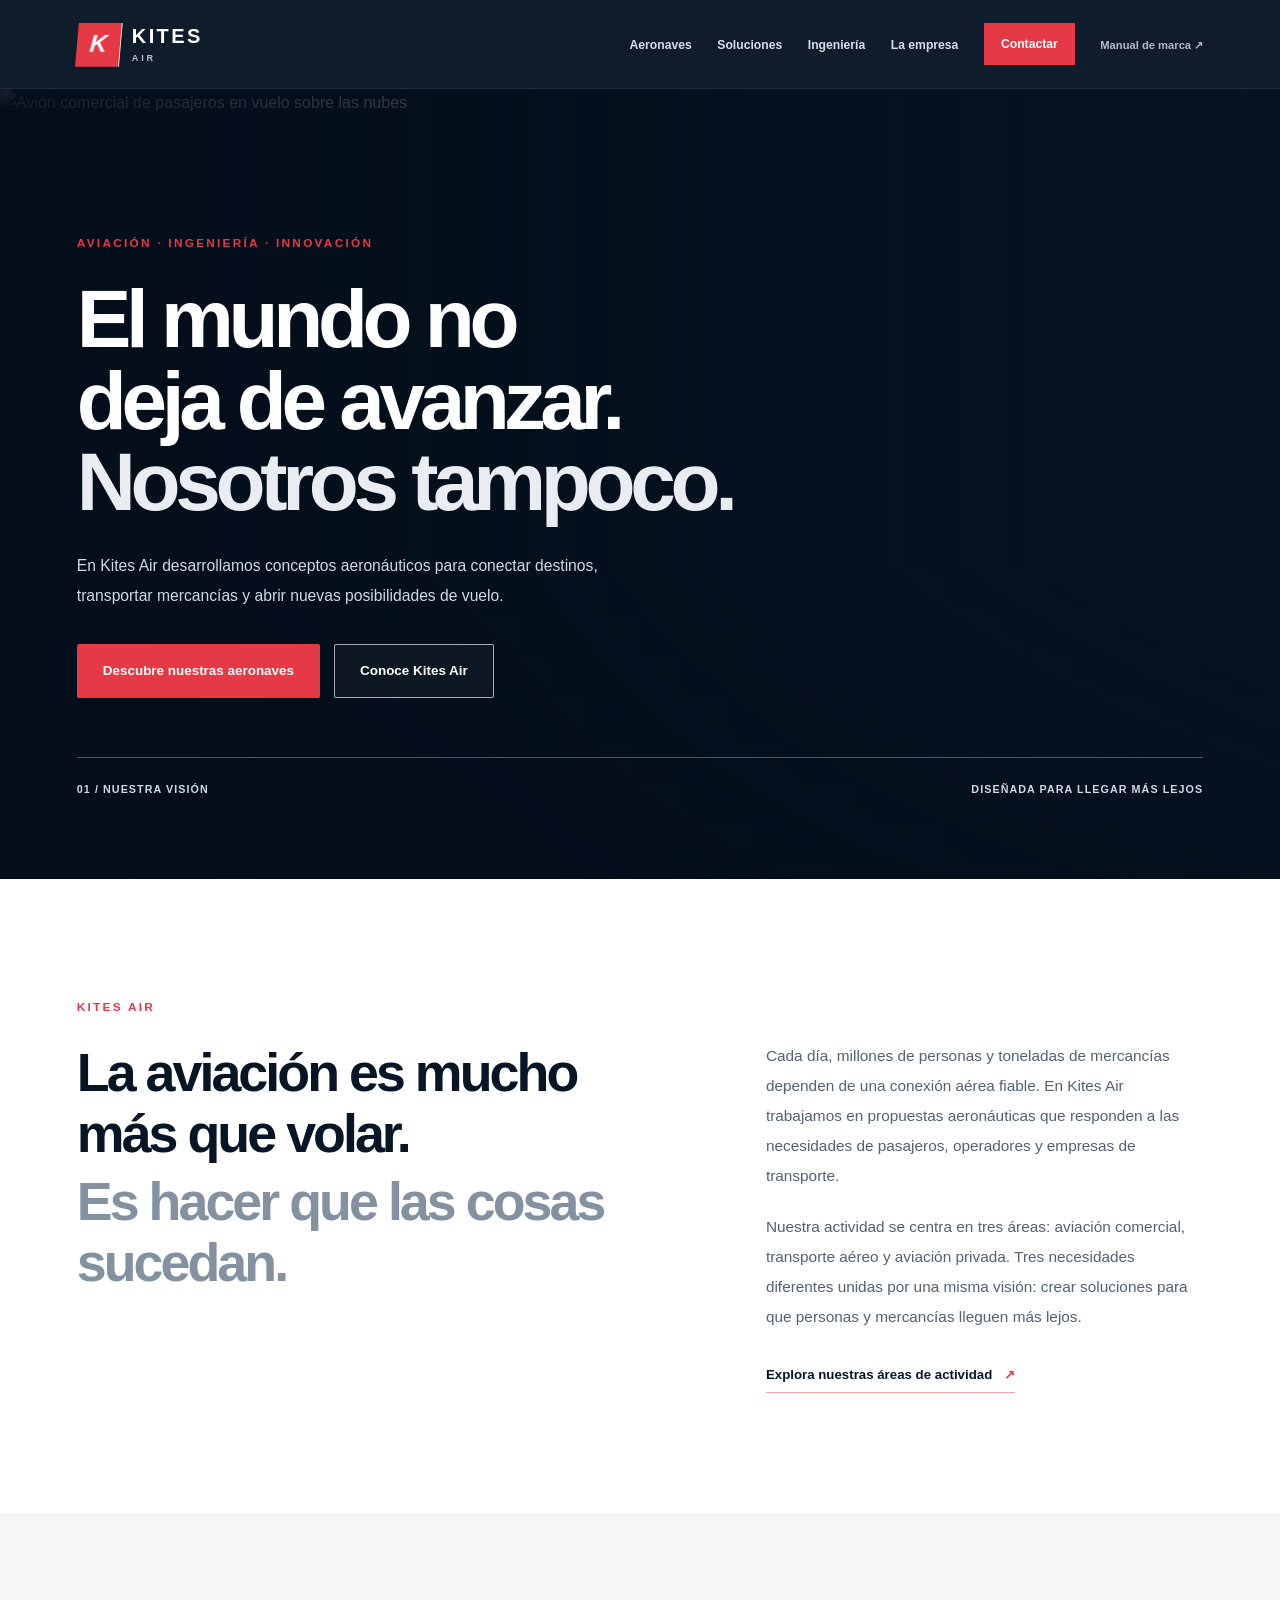
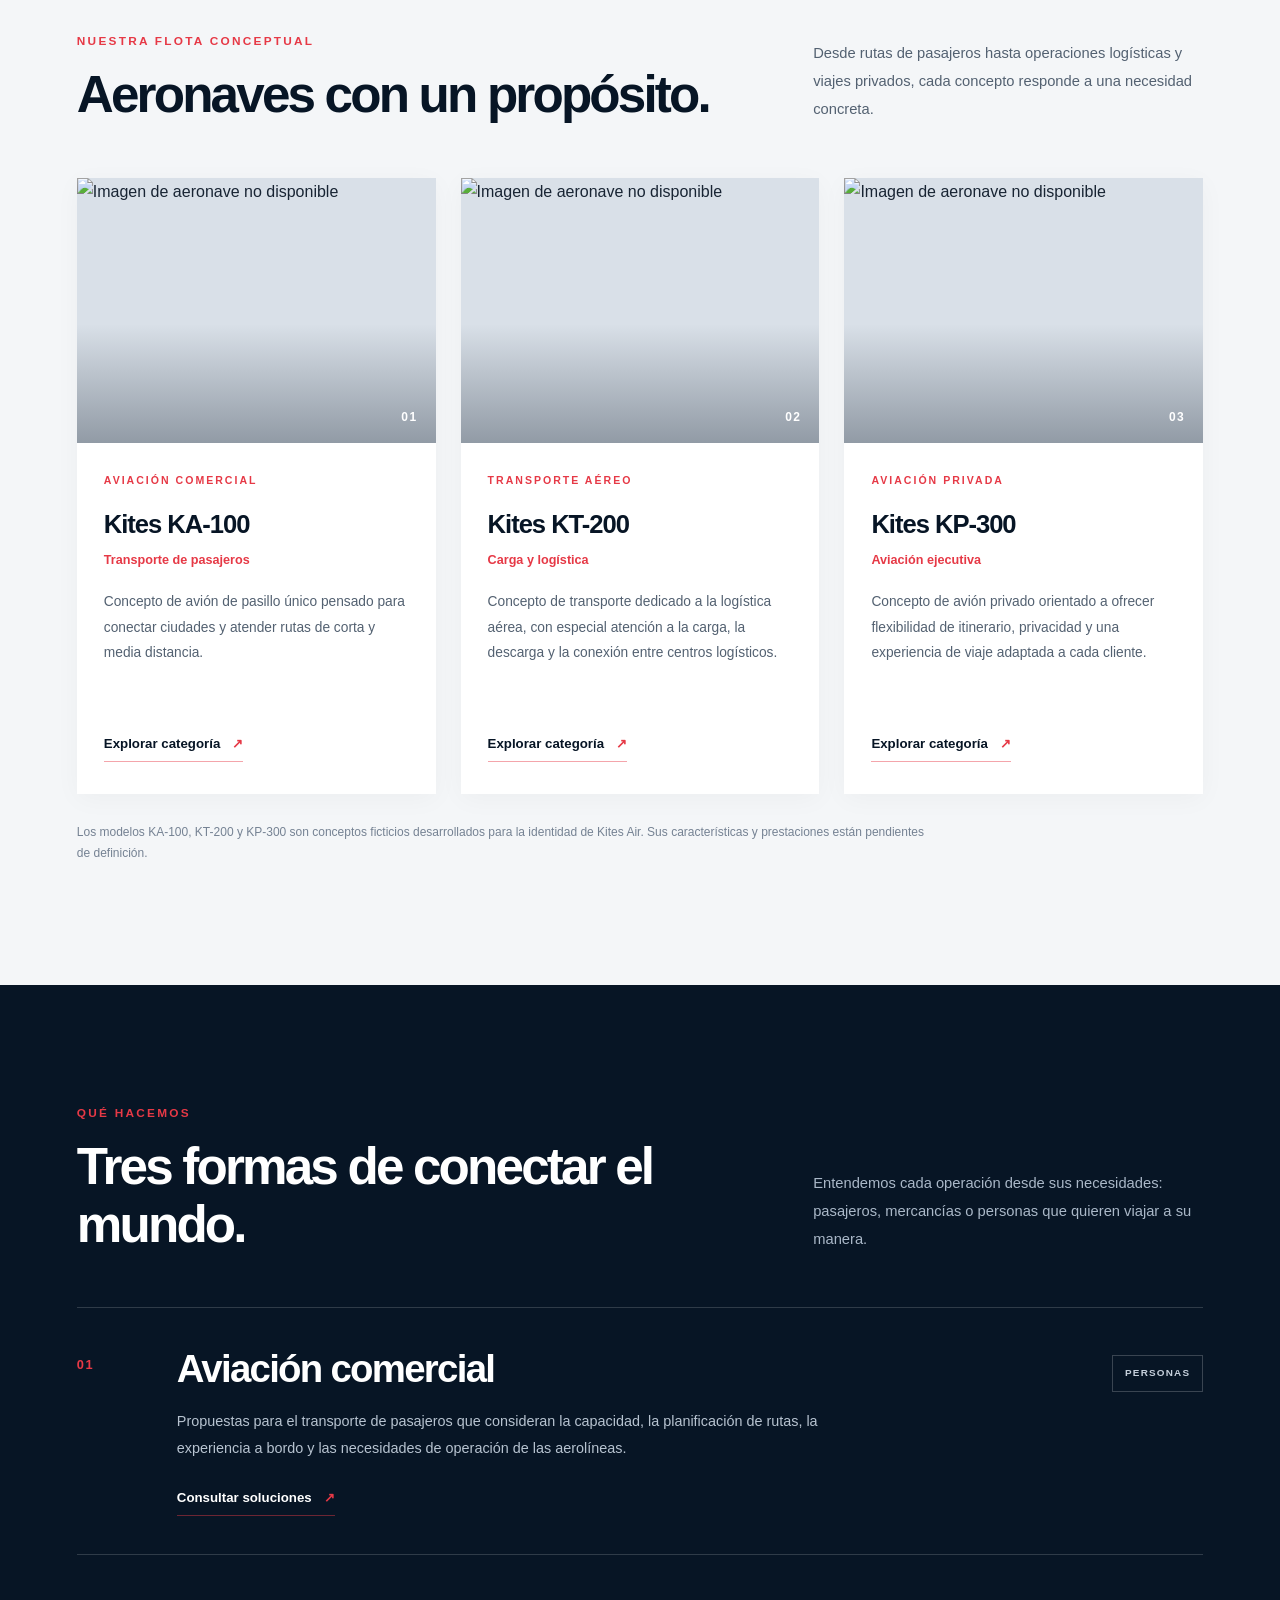
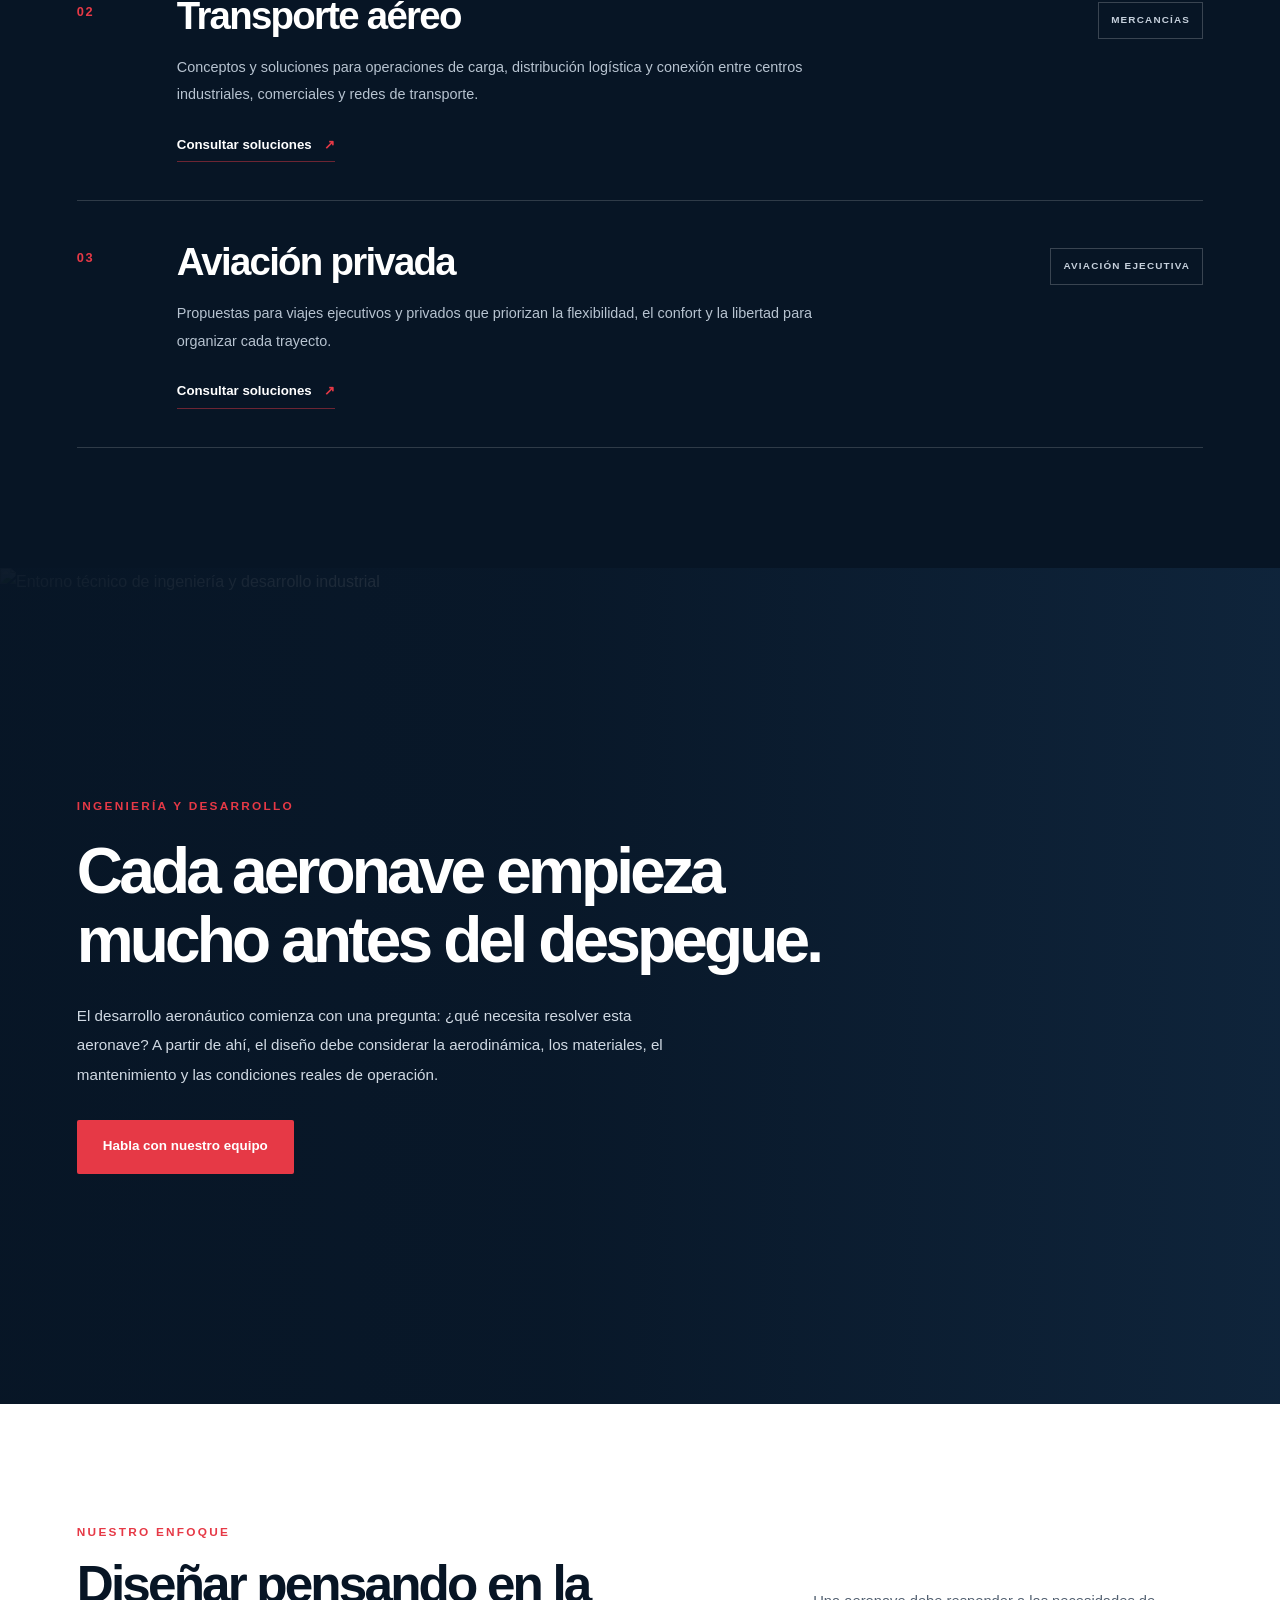
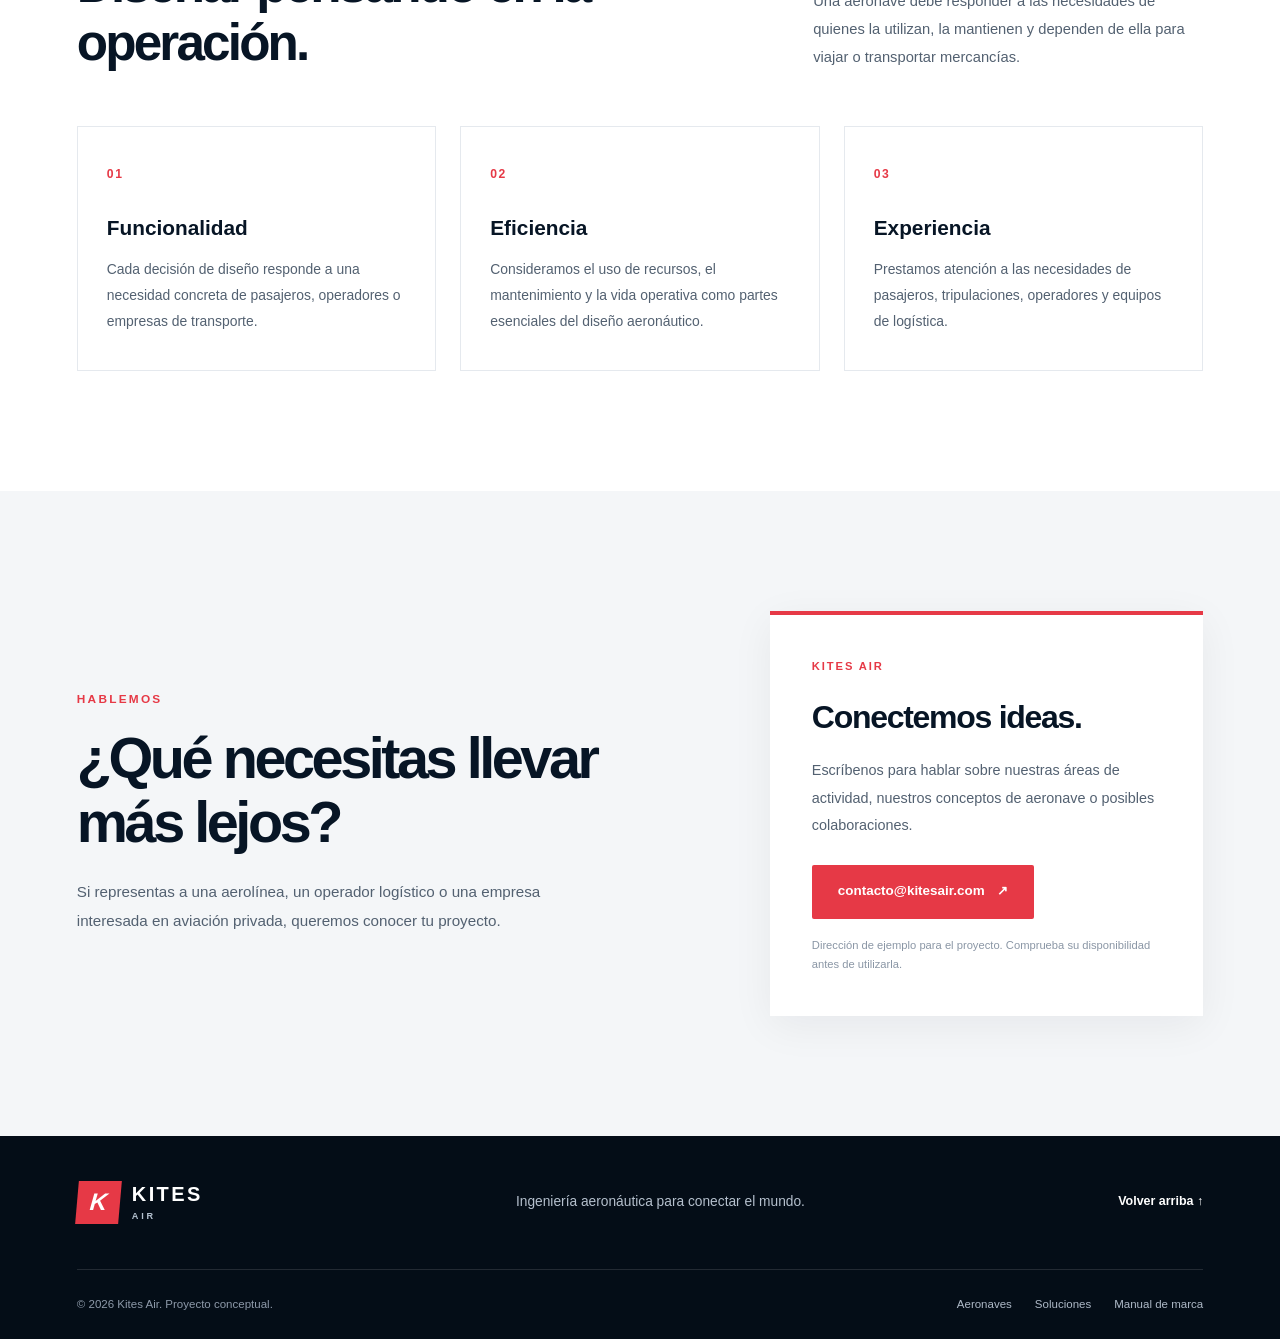
==== index.html @ fd0719c4 "Add files via upload" ====
<!DOCTYPE html>
<html lang="es">
<head>
    <meta charset="UTF-8">
    <meta name="viewport" content="width=device-width, initial-scale=1.0">

    <meta name="description" content="Kites Air. Soluciones aeronáuticas para conectar personas, transportar mercancías y llevar la aviación privada más lejos. Ingeniería y desarrollo aeronáutico.">

    <meta name="theme-color" content="#071525">

    <title>Kites Air | Ingeniería que conecta el mundo</title>

    <link rel="stylesheet" href="style.css">
    <script src="script.js" defer></script>
</head>

<body>

    <!-- CABECERA Y NAVEGACIÓN -->

    <header class="site-header" id="inicio">
        <nav class="navbar container" aria-label="Navegación principal">

            <a href="#inicio" class="logo" aria-label="Kites Air, inicio">
                <span class="logo-symbol">K</span>
                <span class="logo-text">
                    <strong>KITES</strong>
                    <small>AIR</small>
                </span>
            </a>

            <button
                class="menu-toggle"
                type="button"
                aria-label="Abrir menú de navegación"
                aria-expanded="false"
                aria-controls="nav-links">
                <span></span>
                <span></span>
                <span></span>
            </button>

            <ul class="nav-links" id="nav-links">
                <li><a href="#aeronaves">Aeronaves</a></li>
                <li><a href="#soluciones">Soluciones</a></li>
                <li><a href="#ingenieria">Ingeniería</a></li>
                <li><a href="#empresa">La empresa</a></li>
                <li><a href="#contacto" class="nav-cta">Contactar</a></li>
                <li><a href="manual.html" class="nav-manual">Manual de marca ↗</a></li>
            </ul>

        </nav>
    </header>


    <main>

        <!-- HERO PRINCIPAL -->

        <section class="hero" aria-labelledby="hero-title">

            <div class="hero-image">
                <img
                    src="https://images.unsplash.com/photo-1436491865332-7a61a109cc05?auto=format&fit=crop&w=2200&q=85"
                    alt="Avión comercial de pasajeros en vuelo sobre las nubes"
                    fetchpriority="high">
            </div>

            <div class="hero-overlay"></div>

            <div class="hero-content container">
                <p class="eyebrow">AVIACIÓN · INGENIERÍA · INNOVACIÓN</p>

                <h1 id="hero-title">
                    El mundo no<br>
                    deja de avanzar.<br>
                    <span>Nosotros tampoco.</span>
                </h1>

                <p class="hero-description">
                    En Kites Air desarrollamos conceptos aeronáuticos
                    para conectar destinos, transportar mercancías
                    y abrir nuevas posibilidades de vuelo.
                </p>

                <div class="hero-actions">
                    <a href="#aeronaves" class="button button-primary">
                        Descubre nuestras aeronaves
                    </a>

                    <a href="#empresa" class="button button-secondary">
                        Conoce Kites Air
                    </a>
                </div>

                <div class="hero-caption">
                    <span>01 / NUESTRA VISIÓN</span>
                    <span>Diseñada para llegar más lejos</span>
                </div>
            </div>

        </section>


        <!-- PRESENTACIÓN DE LA EMPRESA -->

        <section class="company-intro section-padding" id="empresa">
            <div class="container intro-grid">

                <div class="intro-heading">
                    <p class="eyebrow">KITES AIR</p>

                    <h2>
                        La aviación es mucho más que volar.
                        <span>Es hacer que las cosas sucedan.</span>
                    </h2>
                </div>

                <div class="intro-copy">
                    <p>
                        Cada día, millones de personas y toneladas de
                        mercancías dependen de una conexión aérea fiable.
                        En Kites Air trabajamos en propuestas aeronáuticas
                        que responden a las necesidades de pasajeros,
                        operadores y empresas de transporte.
                    </p>

                    <p>
                        Nuestra actividad se centra en tres áreas:
                        aviación comercial, transporte aéreo y aviación
                        privada. Tres necesidades diferentes unidas por
                        una misma visión: crear soluciones para que
                        personas y mercancías lleguen más lejos.
                    </p>

                    <a href="#soluciones" class="text-link">
                        Explora nuestras áreas de actividad
                        <span aria-hidden="true">↗</span>
                    </a>
                </div>

            </div>
        </section>


        <!-- CATÁLOGO DE AERONAVES -->

        <section class="aircraft-section section-padding" id="aeronaves">
            <div class="container">

                <div class="section-heading">
                    <div>
                        <p class="eyebrow">NUESTRA FLOTA CONCEPTUAL</p>
                        <h2>Aeronaves con un propósito.</h2>
                    </div>

                    <p class="section-intro">
                        Desde rutas de pasajeros hasta operaciones
                        logísticas y viajes privados, cada concepto
                        responde a una necesidad concreta.
                    </p>
                </div>


                <div class="aircraft-grid">

                    <!-- AVIACIÓN COMERCIAL -->

                    <article class="aircraft-card aircraft-commercial">

                        <a href="#aviacion-comercial"
                           class="aircraft-image"
                           aria-label="Descubrir la aviación comercial de Kites Air">

                            <img
                                src="https://images.unsplash.com/photo-1569154941061-e231b4725ef1?auto=format&fit=crop&w=1200&q=85"
                                alt="Avión comercial de pasajeros en un aeropuerto"
                                loading="lazy">

                            <span class="aircraft-number">01</span>
                        </a>

                        <div class="aircraft-info">
                            <p class="eyebrow">AVIACIÓN COMERCIAL</p>

                            <h3>Kites KA-100</h3>

                            <p class="aircraft-category">
                                Transporte de pasajeros
                            </p>

                            <p>
                                Concepto de avión de pasillo único pensado
                                para conectar ciudades y atender rutas
                                de corta y media distancia.
                            </p>

                            <a href="#aviacion-comercial" class="text-link">
                                Explorar categoría
                                <span aria-hidden="true">↗</span>
                            </a>
                        </div>

                    </article>


                    <!-- TRANSPORTE AÉREO -->

                    <article class="aircraft-card aircraft-cargo">

                        <a href="#transporte-aereo"
                           class="aircraft-image"
                           aria-label="Descubrir las soluciones de transporte aéreo de Kites Air">

                            <img
                                src="https://images.unsplash.com/photo-1606768666853-403c90a981ad?auto=format&fit=crop&w=1200&q=85"
                                alt="Aeronave en un entorno aeroportuario"
                                loading="lazy">

                            <span class="aircraft-number">02</span>
                        </a>

                        <div class="aircraft-info">
                            <p class="eyebrow">TRANSPORTE AÉREO</p>

                            <h3>Kites KT-200</h3>

                            <p class="aircraft-category">
                                Carga y logística
                            </p>

                            <p>
                                Concepto de transporte dedicado a la
                                logística aérea, con especial atención
                                a la carga, la descarga y la conexión
                                entre centros logísticos.
                            </p>

                            <a href="#transporte-aereo" class="text-link">
                                Explorar categoría
                                <span aria-hidden="true">↗</span>
                            </a>
                        </div>

                    </article>


                    <!-- AVIACIÓN PRIVADA -->

                    <article class="aircraft-card aircraft-private">

                        <a href="#aviacion-privada"
                           class="aircraft-image"
                           aria-label="Descubrir la aviación privada de Kites Air">

                            <img
                                src="https://images.unsplash.com/photo-1540962351504-03099e0a754b?auto=format&fit=crop&w=1200&q=85"
                                alt="Avión ejecutivo en vuelo"
                                loading="lazy">

                            <span class="aircraft-number">03</span>
                        </a>

                        <div class="aircraft-info">
                            <p class="eyebrow">AVIACIÓN PRIVADA</p>

                            <h3>Kites KP-300</h3>

                            <p class="aircraft-category">
                                Aviación ejecutiva
                            </p>

                            <p>
                                Concepto de avión privado orientado
                                a ofrecer flexibilidad de itinerario,
                                privacidad y una experiencia de viaje
                                adaptada a cada cliente.
                            </p>

                            <a href="#aviacion-privada" class="text-link">
                                Explorar categoría
                                <span aria-hidden="true">↗</span>
                            </a>
                        </div>

                    </article>

                </div>

                <p class="catalogue-note">
                    Los modelos KA-100, KT-200 y KP-300 son conceptos
                    ficticios desarrollados para la identidad de Kites Air.
                    Sus características y prestaciones están pendientes
                    de definición.
                </p>

            </div>
        </section>


        <!-- ÁREAS DE ACTIVIDAD -->

        <section class="solutions-section section-padding" id="soluciones">
            <div class="container">

                <div class="section-heading">
                    <div>
                        <p class="eyebrow">QUÉ HACEMOS</p>
                        <h2>Tres formas de conectar el mundo.</h2>
                    </div>

                    <p class="section-intro">
                        Entendemos cada operación desde sus necesidades:
                        pasajeros, mercancías o personas que quieren
                        viajar a su manera.
                    </p>
                </div>


                <div class="solutions-list">

                    <article class="solution-item" id="aviacion-comercial">
                        <div class="solution-index">01</div>

                        <div class="solution-content">
                            <h3>Aviación comercial</h3>

                            <p>
                                Propuestas para el transporte de pasajeros
                                que consideran la capacidad, la planificación
                                de rutas, la experiencia a bordo y las
                                necesidades de operación de las aerolíneas.
                            </p>

                            <a href="#contacto" class="text-link">
                                Consultar soluciones
                                <span aria-hidden="true">↗</span>
                            </a>
                        </div>

                        <div class="solution-tag">
                            <span>PERSONAS</span>
                        </div>
                    </article>


                    <article class="solution-item" id="transporte-aereo">
                        <div class="solution-index">02</div>

                        <div class="solution-content">
                            <h3>Transporte aéreo</h3>

                            <p>
                                Conceptos y soluciones para operaciones
                                de carga, distribución logística y conexión
                                entre centros industriales, comerciales
                                y redes de transporte.
                            </p>

                            <a href="#contacto" class="text-link">
                                Consultar soluciones
                                <span aria-hidden="true">↗</span>
                            </a>
                        </div>

                        <div class="solution-tag">
                            <span>MERCANCÍAS</span>
                        </div>
                    </article>


                    <article class="solution-item" id="aviacion-privada">
                        <div class="solution-index">03</div>

                        <div class="solution-content">
                            <h3>Aviación privada</h3>

                            <p>
                                Propuestas para viajes ejecutivos y privados
                                que priorizan la flexibilidad, el confort
                                y la libertad para organizar cada trayecto.
                            </p>

                            <a href="#contacto" class="text-link">
                                Consultar soluciones
                                <span aria-hidden="true">↗</span>
                            </a>
                        </div>

                        <div class="solution-tag">
                            <span>AVIACIÓN EJECUTIVA</span>
                        </div>
                    </article>

                </div>

            </div>
        </section>


        <!-- INGENIERÍA Y DESARROLLO -->

        <section class="engineering-section section-padding" id="ingenieria">

            <div class="engineering-image">
                <img
                    src="https://images.unsplash.com/photo-1581092921461-eab62e97a780?auto=format&fit=crop&w=1800&q=85"
                    alt="Entorno técnico de ingeniería y desarrollo industrial"
                    loading="lazy">
            </div>

            <div class="engineering-overlay"></div>

            <div class="container engineering-content">

                <p class="eyebrow">INGENIERÍA Y DESARROLLO</p>

                <h2>
                    Cada aeronave empieza<br>
                    mucho antes del despegue.
                </h2>

                <p>
                    El desarrollo aeronáutico comienza con una pregunta:
                    ¿qué necesita resolver esta aeronave? A partir de ahí,
                    el diseño debe considerar la aerodinámica, los
                    materiales, el mantenimiento y las condiciones reales
                    de operación.
                </p>

                <a href="#contacto" class="button button-primary">
                    Habla con nuestro equipo
                </a>

            </div>

        </section>


        <!-- PRINCIPIOS DE TRABAJO -->

        <section class="principles-section section-padding">
            <div class="container">

                <div class="section-heading">
                    <div>
                        <p class="eyebrow">NUESTRO ENFOQUE</p>
                        <h2>Diseñar pensando en la operación.</h2>
                    </div>

                    <p class="section-intro">
                        Una aeronave debe responder a las necesidades
                        de quienes la utilizan, la mantienen y dependen
                        de ella para viajar o transportar mercancías.
                    </p>
                </div>


                <div class="principles-grid">

                    <article class="principle-card">
                        <span class="principle-number">01</span>
                        <h3>Funcionalidad</h3>
                        <p>
                            Cada decisión de diseño responde a una
                            necesidad concreta de pasajeros, operadores
                            o empresas de transporte.
                        </p>
                    </article>

                    <article class="principle-card">
                        <span class="principle-number">02</span>
                        <h3>Eficiencia</h3>
                        <p>
                            Consideramos el uso de recursos, el
                            mantenimiento y la vida operativa como
                            partes esenciales del diseño aeronáutico.
                        </p>
                    </article>

                    <article class="principle-card">
                        <span class="principle-number">03</span>
                        <h3>Experiencia</h3>
                        <p>
                            Prestamos atención a las necesidades
                            de pasajeros, tripulaciones, operadores
                            y equipos de logística.
                        </p>
                    </article>

                </div>

            </div>
        </section>


        <!-- CONTACTO -->

        <section class="contact-section section-padding" id="contacto">
            <div class="container contact-grid">

                <div class="contact-heading">
                    <p class="eyebrow">HABLEMOS</p>

                    <h2>
                        ¿Qué necesitas llevar más lejos?
                    </h2>

                    <p>
                        Si representas a una aerolínea, un operador
                        logístico o una empresa interesada en aviación
                        privada, queremos conocer tu proyecto.
                    </p>
                </div>


                <div class="contact-panel">

                    <p class="contact-panel-label">
                        KITES AIR
                    </p>

                    <h3>Conectemos ideas.</h3>

                    <p>
                        Escríbenos para hablar sobre nuestras áreas
                        de actividad, nuestros conceptos de aeronave
                        o posibles colaboraciones.
                    </p>

                    <!-- Sustituir por el correo definitivo de la marca -->
                    <a href="mailto:contacto@kitesair.com"
                       class="button button-primary">
                        contacto@kitesair.com
                        <span aria-hidden="true">↗</span>
                    </a>

                    <p class="contact-note">
                        Dirección de ejemplo para el proyecto.
                        Comprueba su disponibilidad antes de utilizarla.
                    </p>

                </div>

            </div>
        </section>

    </main>


    <!-- PIE DE PÁGINA -->

    <footer class="site-footer">
        <div class="container footer-main">

            <a href="#inicio" class="logo footer-logo"
               aria-label="Kites Air, volver al inicio">

                <span class="logo-symbol">K</span>

                <span class="logo-text">
                    <strong>KITES</strong>
                    <small>AIR</small>
                </span>
            </a>

            <p class="footer-statement">
                Ingeniería aeronáutica para conectar el mundo.
            </p>

            <a href="#inicio" class="back-to-top">
                Volver arriba ↑
            </a>

        </div>

        <div class="container footer-bottom">
            <p>
                © <span id="current-year">2026</span> Kites Air.
                Proyecto conceptual.
            </p>

            <div class="footer-links">
                <a href="#aeronaves">Aeronaves</a>
                <a href="#soluciones">Soluciones</a>
                <a href="manual.html">Manual de marca</a>
            </div>

        </div>
    </footer>

</body>
</html>
---- style.css ----
/* =========================================================
   KRATS AEROSPACE
   Web corporativa principal
   Archivo: style.css
========================================================= */

/* =========================================================
   01. VARIABLES Y RESET
========================================================= */

:root {
    --navy: #071525;
    --navy-light: #0d2239;
    --navy-medium: #132c46;

    --red: #e63946;
    --red-dark: #c62836;

    --white: #ffffff;
    --off-white: #f4f6f8;
    --light-grey: #e5e9ee;
    --medium-grey: #8995a4;
    --dark-grey: #536171;
    --text-dark: #182433;

    --font-main: "Segoe UI", Arial, sans-serif;

    --container-width: 1240px;
    --page-gutter: 6%;

    --transition: 0.3s ease;
    --shadow: 0 18px 45px rgba(7, 21, 37, 0.12);
}

* {
    margin: 0;
    padding: 0;
    box-sizing: border-box;
}

html {
    scroll-behavior: smooth;
    scroll-padding-top: 100px;
}

body {
    font-family: var(--font-main);
    background: var(--white);
    color: var(--text-dark);
    line-height: 1.7;
    overflow-x: hidden;
    -webkit-font-smoothing: antialiased;
}

body,
button,
a {
    font-family: var(--font-main);
}

img {
    display: block;
    width: 100%;
    max-width: 100%;
    object-fit: cover;
}

a {
    color: inherit;
    text-decoration: none;
}

button {
    color: inherit;
}

button,
a {
    -webkit-tap-highlight-color: transparent;
}

button:focus-visible,
a:focus-visible {
    outline: 3px solid var(--red);
    outline-offset: 5px;
}

ul {
    list-style: none;
}

p {
    overflow-wrap: break-word;
}

::selection {
    background: var(--red);
    color: var(--white);
}

.container {
    width: min(
        calc(100% - var(--page-gutter) * 2),
        var(--container-width)
    );
    margin-inline: auto;
}

.section-padding {
    padding-block: 120px;
}

.eyebrow {
    color: var(--red);
    font-size: 0.74rem;
    font-weight: 800;
    letter-spacing: 0.19em;
    line-height: 1.5;
    text-transform: uppercase;
}


/* =========================================================
   02. BOTONES Y ENLACES
========================================================= */

.button {
    display: inline-flex;
    align-items: center;
    justify-content: center;
    gap: 12px;

    min-height: 54px;
    padding: 15px 25px;

    font-size: 0.84rem;
    font-weight: 700;
    line-height: 1.4;

    border: 1px solid transparent;
    border-radius: 2px;

    transition:
        background var(--transition),
        color var(--transition),
        border-color var(--transition),
        transform var(--transition);
}

.button:hover {
    transform: translateY(-3px);
}

.button-primary {
    background: var(--red);
    color: var(--white);
}

.button-primary:hover {
    background: var(--red-dark);
}

.button-secondary {
    color: var(--white);
    border-color: rgba(255, 255, 255, 0.65);
    background: rgba(255, 255, 255, 0.04);
}

.button-secondary:hover {
    color: var(--navy);
    background: var(--white);
    border-color: var(--white);
}

.text-link {
    display: inline-flex;
    align-items: center;
    gap: 12px;

    width: fit-content;
    padding-bottom: 5px;

    font-size: 0.83rem;
    font-weight: 750;

    border-bottom: 1px solid rgba(230, 57, 70, 0.45);

    transition:
        gap var(--transition),
        color var(--transition),
        border-color var(--transition);
}

.text-link span {
    color: var(--red);
    transition: transform var(--transition);
}

.text-link:hover {
    gap: 17px;
    color: var(--red-dark);
    border-color: var(--red);
}

.text-link:hover span {
    transform: translate(2px, -2px);
}


/* =========================================================
   03. CABECERA Y NAVEGACIÓN
========================================================= */

.site-header {
    position: sticky;
    top: 0;
    z-index: 1000;

    background: rgba(7, 21, 37, 0.97);
    border-bottom: 1px solid rgba(255, 255, 255, 0.08);

    backdrop-filter: blur(16px);
    -webkit-backdrop-filter: blur(16px);
}

.navbar {
    min-height: 88px;

    display: flex;
    align-items: center;
    justify-content: space-between;
    gap: 35px;
}

.logo {
    display: inline-flex;
    align-items: center;
    gap: 12px;

    flex-shrink: 0;
    color: var(--white);
}

.logo-symbol {
    width: 43px;
    height: 43px;

    display: grid;
    place-items: center;

    color: var(--white);
    background: var(--red);

    font-size: 1.5rem;
    font-weight: 900;
    font-style: italic;

    transform: skew(-5deg);
}

.logo-text {
    display: flex;
    flex-direction: column;
    line-height: 1.15;
}

.logo-text strong {
    font-size: 1.25rem;
    font-weight: 900;
    letter-spacing: 0.12em;
}

.logo-text small {
    margin-top: 5px;

    font-size: 0.57rem;
    font-weight: 600;
    letter-spacing: 0.31em;
    color: #b5c2d0;
}

.nav-links {
    display: flex;
    align-items: center;
    gap: clamp(15px, 2vw, 30px);
}

.nav-links a {
    position: relative;

    display: inline-flex;
    align-items: center;

    color: #d8e0e9;
    font-size: 0.76rem;
    font-weight: 650;

    transition: color var(--transition);
}

.nav-links a:not(.nav-cta)::after {
    position: absolute;
    right: 0;
    bottom: -8px;
    left: 0;

    height: 2px;
    content: "";

    background: var(--red);

    transform: scaleX(0);
    transform-origin: left;

    transition: transform var(--transition);
}

.nav-links a:not(.nav-cta):hover {
    color: var(--white);
}

.nav-links a:not(.nav-cta):hover::after {
    transform: scaleX(1);
}

.nav-links .nav-cta {
    min-height: 42px;
    padding: 10px 17px;

    color: var(--white);
    background: var(--red);
}

.nav-links .nav-cta:hover {
    background: var(--red-dark);
}

.nav-links .nav-manual {
    color: #aebccc;
    font-size: 0.7rem;
}

.menu-toggle {
    display: none;
    width: 45px;
    height: 45px;

    align-items: center;
    justify-content: center;
    flex-direction: column;
    gap: 6px;

    border: 1px solid rgba(255, 255, 255, 0.18);
    background: transparent;
    cursor: pointer;
}

.menu-toggle span {
    display: block;
    width: 20px;
    height: 2px;

    background: var(--white);

    transition:
        transform var(--transition),
        opacity var(--transition);
}


/* =========================================================
   04. HERO PRINCIPAL
========================================================= */

.hero {
    position: relative;
    min-height: 720px;
    min-height: min(790px, calc(100svh - 88px));

    display: flex;
    align-items: center;

    overflow: hidden;
    isolation: isolate;

    color: var(--white);
    background: var(--navy);
}

.hero-image,
.hero-overlay {
    position: absolute;
    inset: 0;
    z-index: -1;
}

.hero-image img {
    width: 100%;
    height: 100%;

    object-position: center 48%;

    animation: hero-reveal 1.2s ease both;
}

.hero-overlay {
    background:
        linear-gradient(
            90deg,
            rgba(4, 14, 26, 0.94) 0%,
            rgba(4, 14, 26, 0.78) 40%,
            rgba(4, 14, 26, 0.26) 100%
        ),
        linear-gradient(
            0deg,
            rgba(4, 14, 26, 0.55),
            transparent 40%
        );
}

.hero-content {
    position: relative;
    padding-top: 65px;
    padding-bottom: 100px;

    animation: content-reveal 0.9s ease both;
}

.hero-content .eyebrow {
    margin-bottom: 26px;
}

.hero h1 {
    max-width: 850px;

    font-size: clamp(3.3rem, 6.4vw, 6.3rem);
    font-weight: 750;
    letter-spacing: -0.065em;
    line-height: 0.99;
}

.hero h1 span {
    color: #e9edf2;
}

.hero-description {
    max-width: 550px;
    margin-top: 29px;

    color: #d1d9e3;
    font-size: clamp(0.98rem, 1.2vw, 1.1rem);
    line-height: 1.9;
}

.hero-actions {
    display: flex;
    flex-wrap: wrap;
    gap: 14px;
    margin-top: 34px;
}

.hero-caption {
    position: absolute;
    right: 0;
    bottom: 0;
    left: 0;

    display: flex;
    align-items: center;
    justify-content: space-between;
    gap: 20px;

    padding-top: 22px;
    border-top: 1px solid rgba(255, 255, 255, 0.3);

    color: #d1d9e3;
    font-size: 0.67rem;
    font-weight: 650;
    letter-spacing: 0.1em;
    text-transform: uppercase;
}


/* =========================================================
   05. PRESENTACIÓN DE LA EMPRESA
========================================================= */

.company-intro {
    background: var(--white);
}

.intro-grid {
    display: grid;
    grid-template-columns: 1.05fr 0.8fr;
    align-items: start;
    gap: clamp(50px, 9vw, 135px);
}

.intro-heading h2 {
    max-width: 640px;
    margin-top: 25px;

    color: var(--navy);
    font-size: clamp(2.25rem, 4.2vw, 4rem);
    font-weight: 750;
    letter-spacing: -0.055em;
    line-height: 1.13;
}

.intro-heading h2 span {
    display: block;
    margin-top: 8px;
    color: #8391a1;
}

.intro-copy {
    padding-top: 42px;
}

.intro-copy p {
    margin-bottom: 21px;

    color: var(--dark-grey);
    font-size: 0.96rem;
    line-height: 1.95;
}

.intro-copy .text-link {
    margin-top: 12px;
    color: var(--navy);
}


/* =========================================================
   06. CATÁLOGO DE AERONAVES
========================================================= */

.aircraft-section {
    background: var(--off-white);
}

.section-heading {
    display: flex;
    align-items: end;
    justify-content: space-between;
    gap: 50px;

    margin-bottom: 54px;
}

.section-heading h2 {
    margin-top: 15px;

    color: var(--navy);
    font-size: clamp(2.2rem, 4vw, 3.65rem);
    font-weight: 750;
    letter-spacing: -0.055em;
    line-height: 1.13;
}

.section-intro {
    max-width: 390px;

    color: var(--dark-grey);
    font-size: 0.92rem;
    line-height: 1.9;
}

.aircraft-grid {
    display: grid;
    grid-template-columns: repeat(3, minmax(0, 1fr));
    gap: 25px;
}

.aircraft-card {
    min-width: 0;
    overflow: hidden;

    background: var(--white);
    box-shadow: 0 5px 25px rgba(7, 21, 37, 0.035);

    transition:
        transform var(--transition),
        box-shadow var(--transition);
}

.aircraft-card:hover {
    transform: translateY(-7px);
    box-shadow: var(--shadow);
}

.aircraft-image {
    position: relative;
    display: block;

    aspect-ratio: 1.35 / 1;
    overflow: hidden;

    background: #d9e0e8;
}

.aircraft-image::after {
    position: absolute;
    inset: 0;
    content: "";

    background: linear-gradient(
        0deg,
        rgba(7, 21, 37, 0.34),
        transparent 45%
    );

    pointer-events: none;
}

.aircraft-image img {
    height: 100%;

    transition: transform 0.7s cubic-bezier(0.2, 0.7, 0.3, 1);
}

.aircraft-card:hover .aircraft-image img {
    transform: scale(1.055);
}

.aircraft-number {
    position: absolute;
    right: 18px;
    bottom: 16px;
    z-index: 1;

    color: var(--white);
    font-size: 0.75rem;
    font-weight: 800;
    letter-spacing: 0.12em;
}

.aircraft-info {
    padding: 30px 27px 32px;
}

.aircraft-info .eyebrow {
    margin-bottom: 14px;
    font-size: 0.66rem;
}

.aircraft-info h3 {
    color: var(--navy);
    font-size: clamp(1.45rem, 2vw, 1.9rem);
    font-weight: 800;
    letter-spacing: -0.04em;
}

.aircraft-category {
    margin-top: 3px;
    color: var(--red);
    font-size: 0.79rem;
    font-weight: 700;
}

.aircraft-info > p:not(.eyebrow):not(.aircraft-category) {
    min-height: 116px;
    margin-top: 18px;
    margin-bottom: 24px;

    color: var(--dark-grey);
    font-size: 0.86rem;
    line-height: 1.85;
}

.aircraft-info .text-link {
    color: var(--navy);
}

.catalogue-note {
    max-width: 850px;
    margin-top: 28px;

    color: #758293;
    font-size: 0.75rem;
    line-height: 1.8;
}


/* =========================================================
   07. ÁREAS DE ACTIVIDAD
========================================================= */

.solutions-section {
    color: var(--white);
    background: var(--navy);
}

.solutions-section .section-heading h2 {
    color: var(--white);
}

.solutions-section .section-intro {
    color: #aab8c8;
}

.solutions-list {
    border-top: 1px solid rgba(255, 255, 255, 0.16);
}

.solution-item {
    display: grid;
    grid-template-columns: 70px minmax(0, 1fr) 180px;
    align-items: start;
    gap: 30px;

    padding: 38px 0;

    border-bottom: 1px solid rgba(255, 255, 255, 0.16);

    transition: padding var(--transition);
}

.solution-item:hover {
    padding-right: 10px;
    padding-left: 10px;
}

.solution-index {
    padding-top: 8px;

    color: var(--red);
    font-size: 0.8rem;
    font-weight: 800;
    letter-spacing: 0.12em;
}

.solution-content h3 {
    color: var(--white);
    font-size: clamp(1.6rem, 3vw, 2.45rem);
    font-weight: 700;
    letter-spacing: -0.045em;
    line-height: 1.2;
}

.solution-content p {
    max-width: 650px;
    margin-top: 15px;
    margin-bottom: 21px;

    color: #b7c3d0;
    font-size: 0.9rem;
    line-height: 1.9;
}

.solution-content .text-link {
    color: var(--white);
}

.solution-tag {
    display: flex;
    justify-content: flex-end;
    padding-top: 9px;
}

.solution-tag span {
    padding: 9px 12px;

    color: #c6d0dc;
    border: 1px solid rgba(255, 255, 255, 0.2);

    font-size: 0.62rem;
    font-weight: 750;
    letter-spacing: 0.12em;
}


/* =========================================================
   08. INGENIERÍA
========================================================= */

.engineering-section {
    position: relative;
    min-height: 600px;

    display: flex;
    align-items: center;

    overflow: hidden;
    isolation: isolate;

    color: var(--white);
    background: var(--navy-medium);
}

.engineering-image,
.engineering-overlay {
    position: absolute;
    inset: 0;
    z-index: -1;
}

.engineering-image img {
    height: 100%;
    object-position: center 45%;
}

.engineering-overlay {
    background: linear-gradient(
        90deg,
        rgba(7, 21, 37, 0.97) 0%,
        rgba(7, 21, 37, 0.88) 43%,
        rgba(7, 21, 37, 0.35) 100%
    );
}

.engineering-content {
    padding-top: 110px;
    padding-bottom: 110px;
}

.engineering-content h2 {
    max-width: 780px;
    margin-top: 22px;

    color: var(--white);
    font-size: clamp(2.6rem, 5vw, 4.8rem);
    font-weight: 750;
    letter-spacing: -0.06em;
    line-height: 1.08;
}

.engineering-content > p:not(.eyebrow) {
    max-width: 610px;
    margin-top: 25px;
    margin-bottom: 30px;

    color: #d0d9e3;
    font-size: 0.95rem;
    line-height: 1.95;
}


/* =========================================================
   09. PRINCIPIOS DE TRABAJO
========================================================= */

.principles-section {
    background: var(--white);
}

.principles-grid {
    display: grid;
    grid-template-columns: repeat(3, minmax(0, 1fr));
    gap: 24px;
}

.principle-card {
    position: relative;
    min-height: 245px;

    padding: 32px 29px;

    border: 1px solid var(--light-grey);
    background: var(--white);

    transition:
        border-color var(--transition),
        transform var(--transition),
        box-shadow var(--transition);
}

.principle-card:hover {
    transform: translateY(-5px);
    border-color: rgba(230, 57, 70, 0.5);
    box-shadow: var(--shadow);
}

.principle-number {
    display: inline-block;
    margin-bottom: 25px;

    color: var(--red);
    font-size: 0.76rem;
    font-weight: 850;
    letter-spacing: 0.13em;
}

.principle-card h3 {
    margin-bottom: 12px;

    color: var(--navy);
    font-size: 1.3rem;
    font-weight: 750;
}

.principle-card p {
    color: var(--dark-grey);
    font-size: 0.87rem;
    line-height: 1.85;
}


/* =========================================================
   10. CONTACTO
========================================================= */

.contact-section {
    background: var(--off-white);
}

.contact-grid {
    display: grid;
    grid-template-columns: 1fr 0.75fr;
    align-items: center;
    gap: clamp(50px, 9vw, 120px);
}

.contact-heading h2 {
    max-width: 600px;
    margin-top: 19px;

    color: var(--navy);
    font-size: clamp(2.5rem, 4.5vw, 4.2rem);
    font-weight: 750;
    letter-spacing: -0.06em;
    line-height: 1.1;
}

.contact-heading > p:not(.eyebrow) {
    max-width: 510px;
    margin-top: 24px;

    color: var(--dark-grey);
    font-size: 0.95rem;
    line-height: 1.9;
}

.contact-panel {
    padding: 42px;

    background: var(--white);
    border-top: 4px solid var(--red);
    box-shadow: 0 10px 40px rgba(7, 21, 37, 0.06);
}

.contact-panel-label {
    color: var(--red);
    font-size: 0.7rem;
    font-weight: 800;
    letter-spacing: 0.17em;
}

.contact-panel h3 {
    margin-top: 14px;

    color: var(--navy);
    font-size: 2rem;
    font-weight: 750;
    letter-spacing: -0.04em;
}

.contact-panel > p:not(.contact-panel-label):not(.contact-note) {
    margin-top: 13px;
    margin-bottom: 25px;

    color: var(--dark-grey);
    font-size: 0.9rem;
    line-height: 1.9;
}

.contact-panel .button {
    max-width: 100%;
    overflow-wrap: anywhere;
    text-align: center;
}

.contact-note {
    margin-top: 17px;

    color: #8a96a5;
    font-size: 0.7rem;
    line-height: 1.7;
}


/* =========================================================
   11. PIE DE PÁGINA
========================================================= */

.site-footer {
    color: var(--white);
    background: #040d17;
}

.footer-main {
    display: flex;
    align-items: center;
    justify-content: space-between;
    gap: 30px;

    padding-top: 45px;
    padding-bottom: 45px;

    border-bottom: 1px solid rgba(255, 255, 255, 0.12);
}

.footer-statement {
    color: #b5c0cd;
    font-size: 0.86rem;
}

.back-to-top {
    color: var(--white);
    font-size: 0.78rem;
    font-weight: 700;

    transition: color var(--transition);
}

.back-to-top:hover {
    color: var(--red);
}

.footer-bottom {
    display: flex;
    align-items: center;
    justify-content: space-between;
    gap: 25px;

    padding-top: 25px;
    padding-bottom: 25px;
}

.footer-bottom p {
    color: #8e9aaa;
    font-size: 0.72rem;
}

.footer-links {
    display: flex;
    flex-wrap: wrap;
    gap: 23px;
}

.footer-links a {
    color: #aeb9c7;
    font-size: 0.72rem;

    transition: color var(--transition);
}

.footer-links a:hover {
    color: var(--white);
}


/* =========================================================
   12. ANIMACIONES
========================================================= */

@keyframes hero-reveal {
    from {
        opacity: 0.6;
        transform: scale(1.035);
    }

    to {
        opacity: 1;
        transform: scale(1);
    }
}

@keyframes content-reveal {
    from {
        opacity: 0;
        transform: translateY(22px);
    }

    to {
        opacity: 1;
        transform: translateY(0);
    }
}


/* =========================================================
   13. TABLETS Y PORTÁTILES
========================================================= */

@media (max-width: 1100px) {
    :root {
        --page-gutter: 5%;
    }

    .navbar {
        gap: 20px;
    }

    .nav-links {
        gap: 17px;
    }

    .nav-links a {
        font-size: 0.71rem;
    }

    .nav-links .nav-manual {
        font-size: 0.66rem;
    }

    .aircraft-grid {
        gap: 18px;
    }

    .aircraft-info {
        padding: 25px 21px 28px;
    }

    .aircraft-info > p:not(.eyebrow):not(.aircraft-category) {
        min-height: 145px;
    }

    .contact-panel {
        padding: 32px;
    }
}


/* =========================================================
   14. MENÚ MÓVIL
========================================================= */

@media (max-width: 850px) {
    .navbar {
        min-height: 78px;
    }

    .menu-toggle {
        display: flex;
        position: relative;
        z-index: 1002;
    }

    .nav-links {
        position: absolute;
        top: 100%;
        right: 0;
        left: 0;

        display: none;
        align-items: stretch;
        flex-direction: column;
        gap: 0;

        padding: 12px var(--page-gutter) 25px;

        background: var(--navy);
        border-top: 1px solid rgba(255, 255, 255, 0.1);
        box-shadow: 0 18px 30px rgba(0, 0, 0, 0.15);
    }

    .nav-links.active {
        display: flex;
    }

    .nav-links li {
        width: 100%;
    }

    .nav-links a,
    .nav-links .nav-manual {
        display: flex;
        width: 100%;
        min-height: 48px;
        align-items: center;

        font-size: 0.85rem;
    }

    .nav-links a:not(.nav-cta)::after {
        display: none;
    }

    .nav-links .nav-cta {
        justify-content: center;
        margin-top: 10px;
    }

    .nav-links .nav-manual {
        color: #aebccc;
    }

    .menu-toggle[aria-expanded="true"] span:nth-child(1) {
        transform: translateY(8px) rotate(45deg);
    }

    .menu-toggle[aria-expanded="true"] span:nth-child(2) {
        opacity: 0;
    }

    .menu-toggle[aria-expanded="true"] span:nth-child(3) {
        transform: translateY(-8px) rotate(-45deg);
    }

    .hero {
        min-height: 690px;
        min-height: min(760px, calc(100svh - 78px));
    }

    .hero-overlay {
        background:
            linear-gradient(
                90deg,
                rgba(4, 14, 26, 0.9),
                rgba(4, 14, 26, 0.48)
            ),
            linear-gradient(
                0deg,
                rgba(4, 14, 26, 0.55),
                transparent 60%
            );
    }

    .intro-grid {
        grid-template-columns: 1fr;
        gap: 25px;
    }

    .intro-copy {
        max-width: 720px;
        padding-top: 0;
    }

    .section-heading {
        align-items: start;
        flex-direction: column;
        gap: 20px;
    }

    .section-intro {
        max-width: 620px;
    }

    .aircraft-grid {
        grid-template-columns: repeat(2, minmax(0, 1fr));
        gap: 22px;
    }

    .aircraft-info > p:not(.eyebrow):not(.aircraft-category) {
        min-height: 0;
    }

    .aircraft-card:last-child {
        grid-column: 1 / -1;
    }

    .aircraft-card:last-child .aircraft-image {
        aspect-ratio: 2 / 1;
    }

    .aircraft-card:last-child .aircraft-info {
        padding: 28px;
    }

    .solution-item {
        grid-template-columns: 45px minmax(0, 1fr);
        gap: 20px;
    }

    .solution-tag {
        grid-column: 2;
        justify-content: flex-start;
        padding-top: 0;
    }

    .principles-grid {
        grid-template-columns: 1fr;
        gap: 16px;
    }

    .principle-card {
        min-height: 0;
    }

    .contact-grid {
        grid-template-columns: 1fr;
        gap: 40px;
    }

    .contact-panel {
        max-width: 620px;
    }
}


/* =========================================================
   15. MÓVILES
========================================================= */

@media (max-width: 560px) {
    :root {
        --page-gutter: 6%;
    }

    .section-padding {
        padding-block: 76px;
    }

    .navbar {
        min-height: 72px;
    }

    .logo-symbol {
        width: 38px;
        height: 38px;
        font-size: 1.3rem;
    }

    .logo-text strong {
        font-size: 1.1rem;
    }

    .logo-text small {
        font-size: 0.51rem;
    }

    .hero {
        min-height: 700px;
        min-height: min(760px, calc(100svh - 72px));
    }

    .hero-image img {
        object-position: 57% center;
    }

    .hero-overlay {
        background:
            linear-gradient(
                90deg,
                rgba(4, 14, 26, 0.87),
                rgba(4, 14, 26, 0.48)
            ),
            linear-gradient(
                0deg,
                rgba(4, 14, 26, 0.8),
                transparent 90%
            );
    }

    .hero-content {
        padding-top: 50px;
        padding-bottom: 110px;
    }

    .hero-content .eyebrow {
        margin-bottom: 22px;
        font-size: 0.65rem;
    }

    .hero h1 {
        font-size: clamp(3rem, 12vw, 4.2rem);
        letter-spacing: -0.06em;
    }

    .hero-description {
        margin-top: 24px;
        font-size: 0.92rem;
        line-height: 1.8;
    }

    .hero-actions {
        align-items: stretch;
        flex-direction: column;
        margin-top: 28px;
    }

    .hero-actions .button {
        width: 100%;
        text-align: center;
    }

    .hero-caption {
        align-items: flex-start;
        flex-direction: column;
        gap: 6px;

        padding-top: 15px;
        font-size: 0.6rem;
    }

    .intro-heading h2 {
        font-size: clamp(2.15rem, 9vw, 3rem);
    }

    .intro-copy p {
        font-size: 0.9rem;
    }

    .section-heading {
        margin-bottom: 35px;
    }

    .section-heading h2 {
        font-size: clamp(2rem, 8.5vw, 2.8rem);
    }

    .aircraft-grid {
        grid-template-columns: 1fr;
        gap: 22px;
    }

    .aircraft-card:last-child {
        grid-column: auto;
    }

    .aircraft-card:last-child .aircraft-image {
        aspect-ratio: 1.35 / 1;
    }

    .aircraft-info {
        padding: 27px 24px 30px;
    }

    .aircraft-info h3 {
        font-size: 1.7rem;
    }

    .aircraft-info > p:not(.eyebrow):not(.aircraft-category) {
        margin-bottom: 22px;
    }

    .solution-item {
        grid-template-columns: 30px minmax(0, 1fr);
        gap: 13px;

        padding-block: 30px;
    }

    .solution-item:hover {
        padding-right: 0;
        padding-left: 0;
    }

    .solution-content h3 {
        font-size: 1.55rem;
    }

    .solution-content p {
        font-size: 0.85rem;
    }

    .solution-tag span {
        font-size: 0.58rem;
    }

    .engineering-section {
        min-height: 570px;
    }

    .engineering-image img {
        object-position: 60% center;
    }

    .engineering-overlay {
        background: rgba(7, 21, 37, 0.82);
    }

    .engineering-content {
        padding-block: 80px;
    }

    .engineering-content h2 {
        font-size: clamp(2.3rem, 9vw, 3.3rem);
    }

    .engineering-content > p:not(.eyebrow) {
        font-size: 0.9rem;
    }

    .principle-card {
        padding: 27px 24px;
    }

    .contact-heading h2 {
        font-size: clamp(2.3rem, 9vw, 3.2rem);
    }

    .contact-panel {
        padding: 27px 22px;
    }

    .contact-panel h3 {
        font-size: 1.7rem;
    }

    .contact-panel .button {
        width: 100%;
        padding-inline: 12px;
        font-size: 0.76rem;
    }

    .footer-main {
        align-items: flex-start;
        flex-direction: column;
        gap: 22px;

        padding-block: 35px;
    }

    .footer-bottom {
        align-items: flex-start;
        flex-direction: column;
        gap: 18px;

        padding-block: 22px;
    }

    .footer-links {
        gap: 17px;
    }
}


/* =========================================================
   16. PANTALLAS MUY PEQUEÑAS
========================================================= */

@media (max-width: 360px) {
    .hero h1 {
        font-size: 2.7rem;
    }

    .logo {
        gap: 8px;
    }

    .logo-symbol {
        width: 34px;
        height: 34px;
    }

    .logo-text strong {
        font-size: 1rem;
    }

    .hero-caption {
        font-size: 0.55rem;
    }

    .button {
        padding-inline: 16px;
        font-size: 0.77rem;
    }
}


/* =========================================================
   17. ACCESIBILIDAD Y MOVIMIENTO REDUCIDO
========================================================= */

@media (prefers-reduced-motion: reduce) {
    *,
    *::before,
    *::after {
        scroll-behavior: auto !important;
        animation-duration: 0.01ms !important;
        animation-iteration-count: 1 !important;
        transition-duration: 0.01ms !important;
    }
}
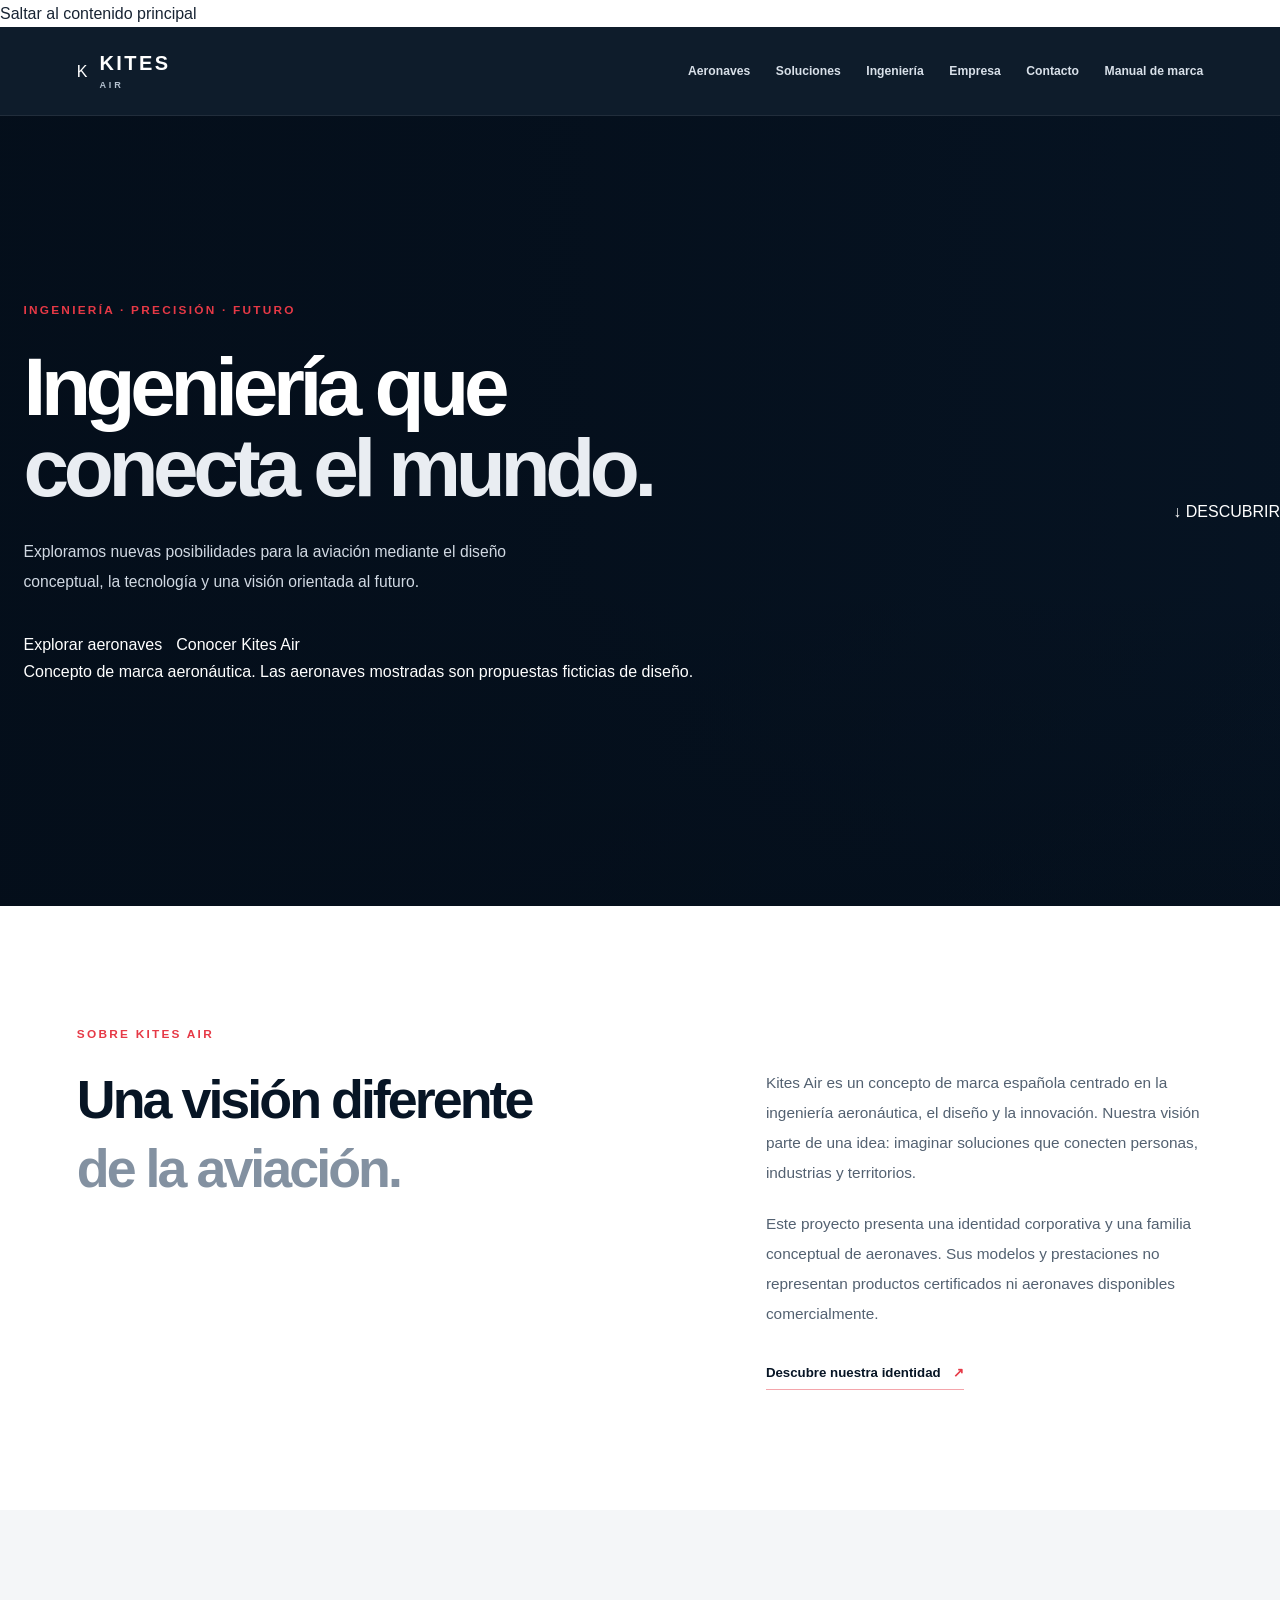
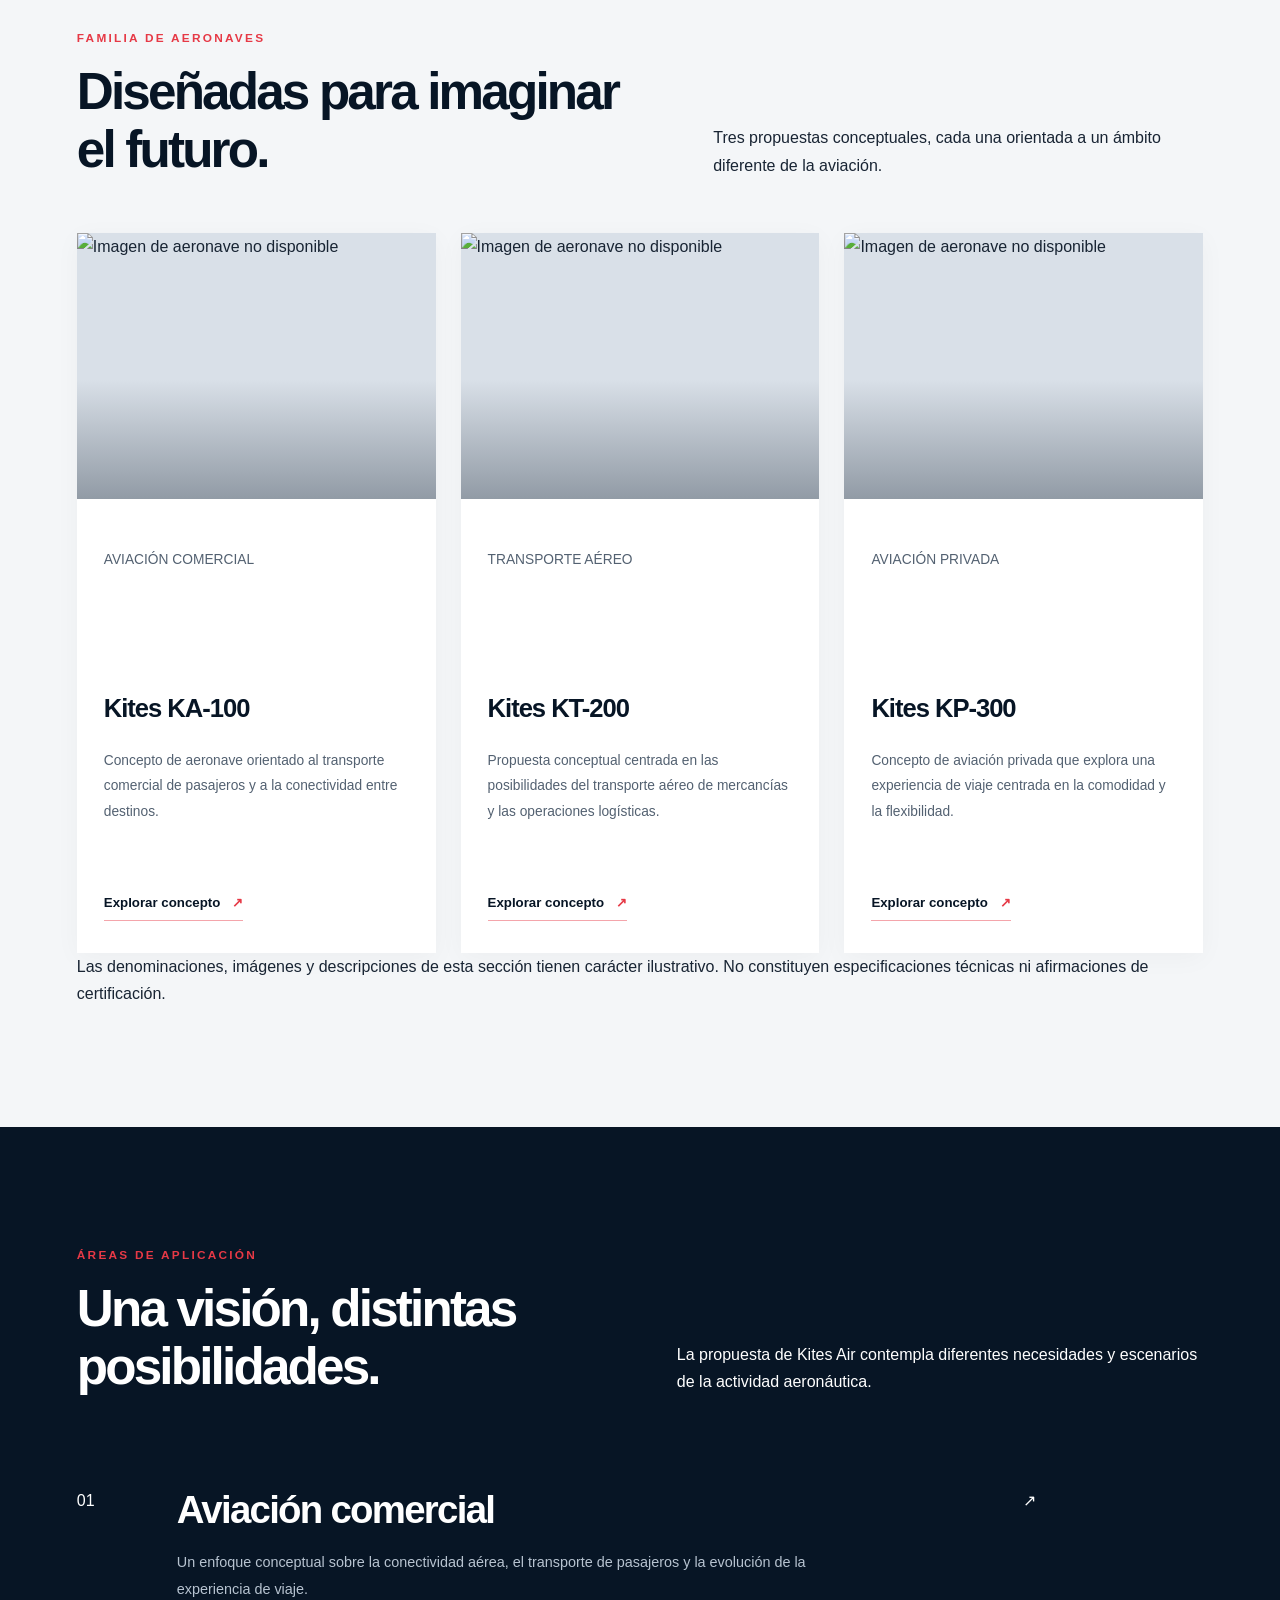
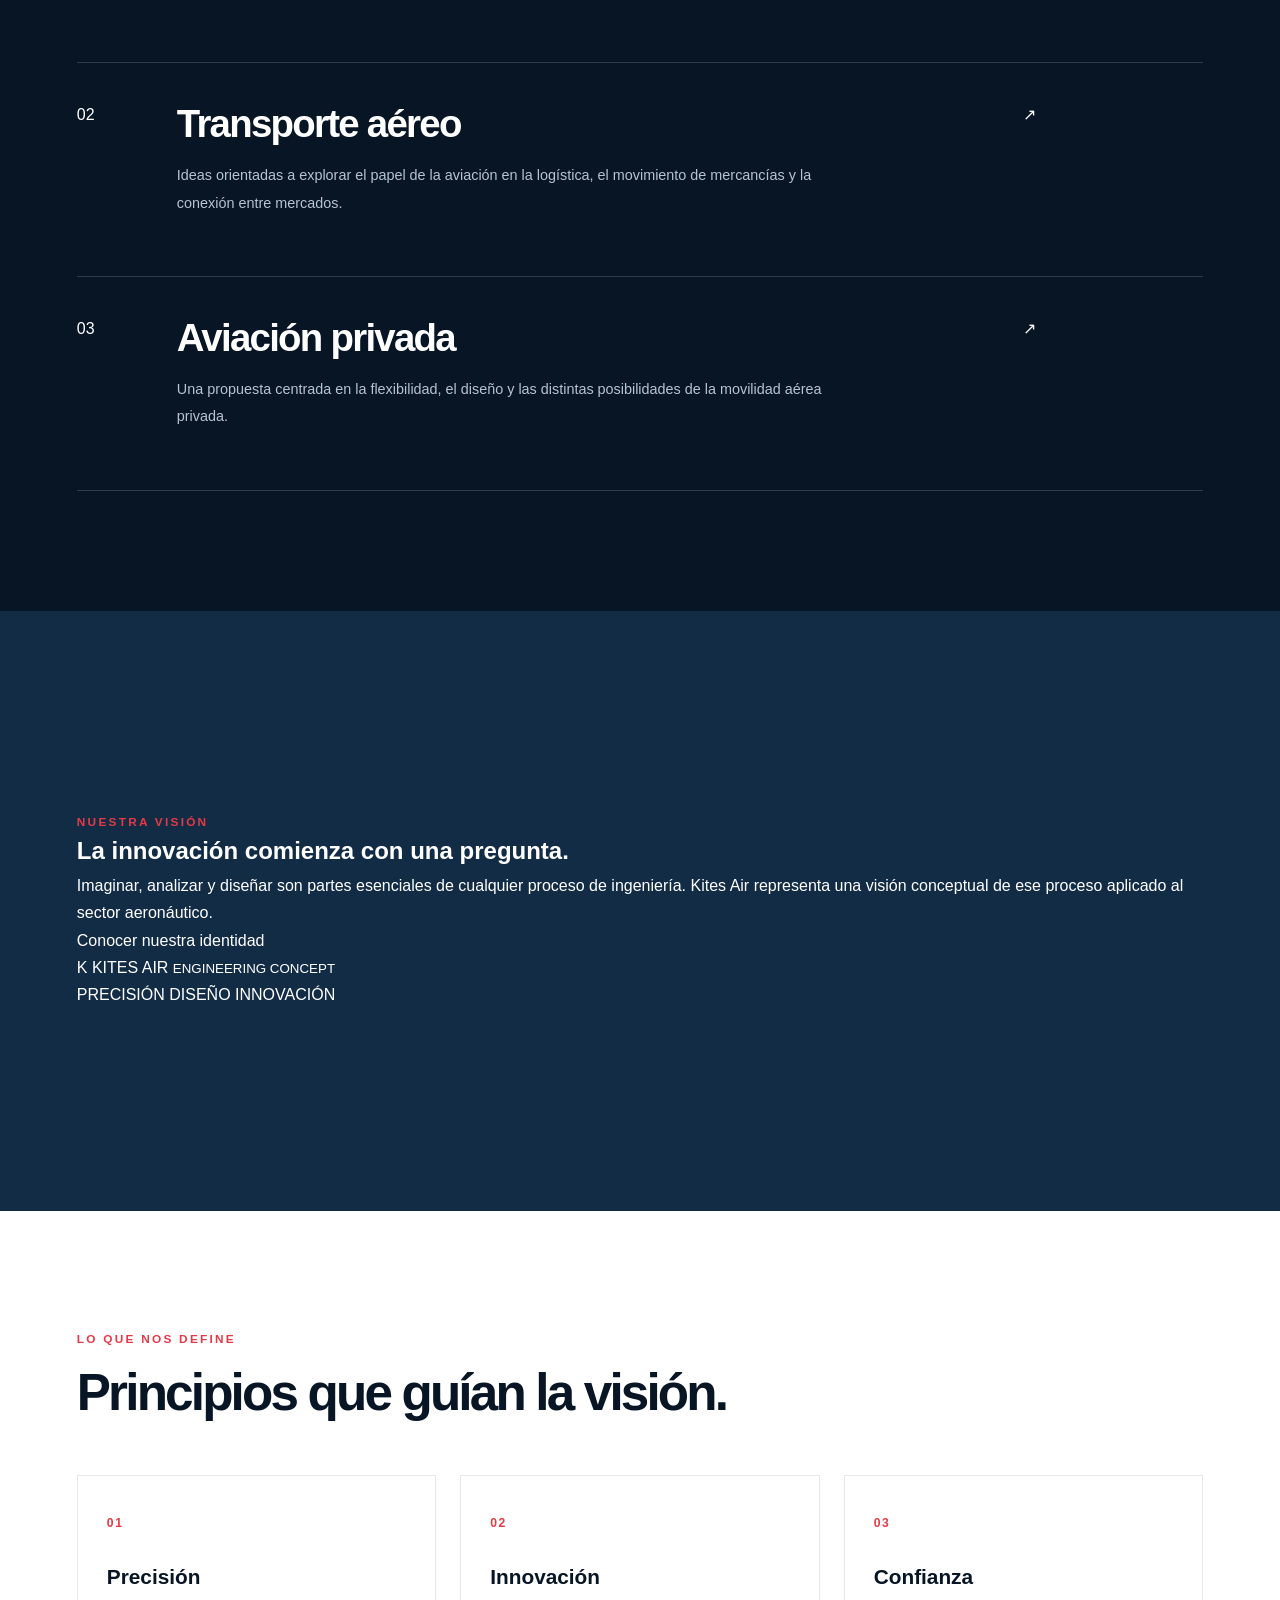
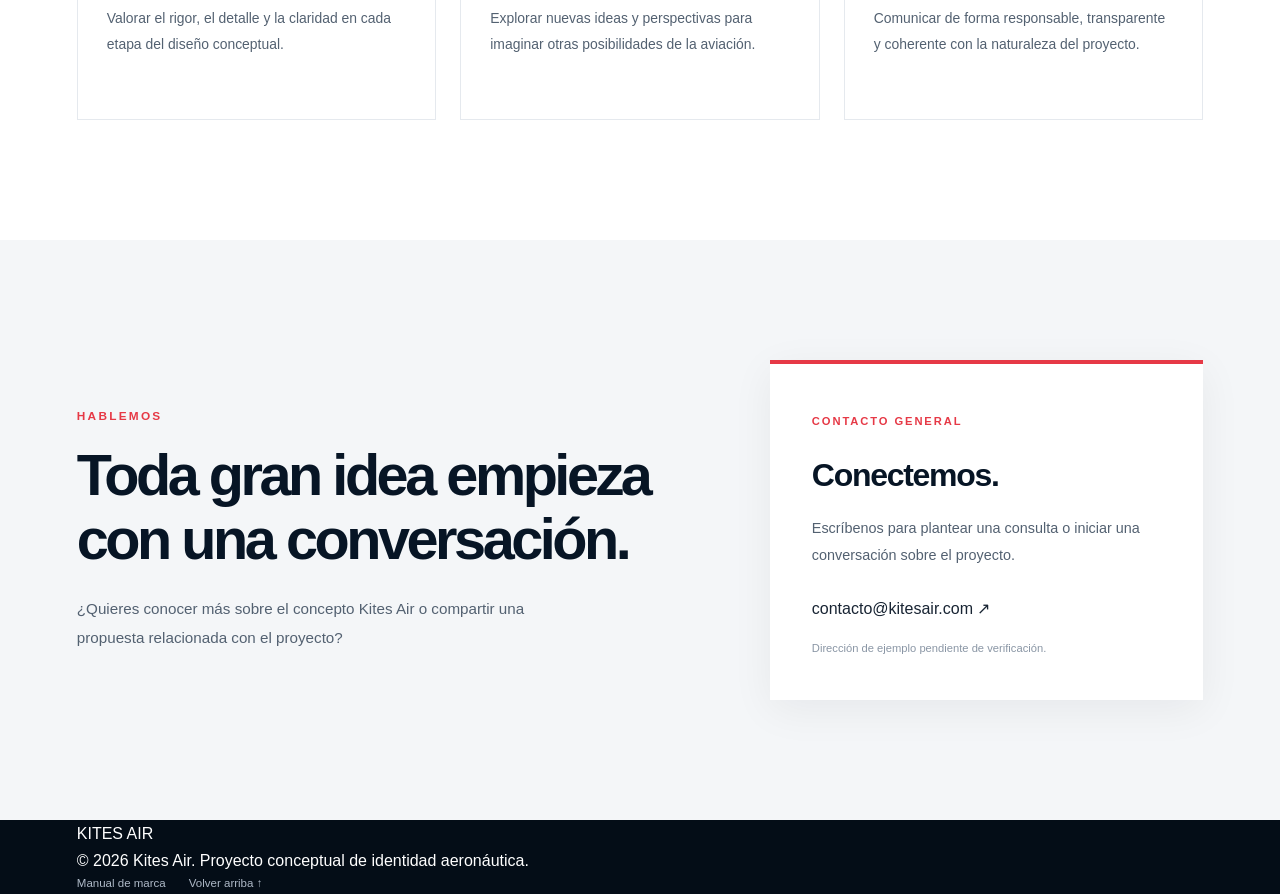
==== commit 3569c602: "Revise index.html for SEO and accessibility improvements Updated the meta description and improved a" ====
--- a/index.html
+++ b/index.html
@@ -1,28 +1,42 @@
+
 <!DOCTYPE html>
 <html lang="es">
 <head>
     <meta charset="UTF-8">
     <meta name="viewport" content="width=device-width, initial-scale=1.0">
 
-    <meta name="description" content="Kites Air. Soluciones aeronáuticas para conectar personas, transportar mercancías y llevar la aviación privada más lejos. Ingeniería y desarrollo aeronáutico.">
-
+    <meta
+        name="description"
+        content="Kites Air: ingeniería, diseño conceptual de aeronaves e innovación para conectar el mundo desde el aire."
+    >
     <meta name="theme-color" content="#071525">
+    <meta name="color-scheme" content="light">
 
     <title>Kites Air | Ingeniería que conecta el mundo</title>
+
+    <link rel="preconnect" href="https://images.unsplash.com">
+    <link rel="preconnect" href="https://fonts.googleapis.com">
+    <link rel="preconnect" href="https://fonts.gstatic.com" crossorigin>
+
+    <link
+        href="https://fonts.googleapis.com/css2?family=Montserrat:wght@400;500;600;700;800;900&display=swap"
+        rel="stylesheet"
+    >
 
     <link rel="stylesheet" href="style.css">
     <script src="script.js" defer></script>
 </head>
 
 <body>
-
-    <!-- CABECERA Y NAVEGACIÓN -->
-
+    <a class="skip-link" href="#contenido-principal">
+        Saltar al contenido principal
+    </a>
+
+    <!-- NAVEGACIÓN PRINCIPAL -->
     <header class="site-header" id="inicio">
         <nav class="navbar container" aria-label="Navegación principal">
-
-            <a href="#inicio" class="logo" aria-label="Kites Air, inicio">
-                <span class="logo-symbol">K</span>
+            <a class="logo" href="#inicio" aria-label="Kites Air, página principal">
+                <span class="logo-mark" aria-hidden="true">K</span>
                 <span class="logo-text">
                     <strong>KITES</strong>
                     <small>AIR</small>
@@ -31,563 +45,431 @@
 
             <button
                 class="menu-toggle"
+                id="menu-toggle"
                 type="button"
-                aria-label="Abrir menú de navegación"
+                aria-label="Abrir menú"
                 aria-expanded="false"
-                aria-controls="nav-links">
+                aria-controls="nav-links"
+            >
                 <span></span>
                 <span></span>
                 <span></span>
             </button>
 
-            <ul class="nav-links" id="nav-links">
-                <li><a href="#aeronaves">Aeronaves</a></li>
-                <li><a href="#soluciones">Soluciones</a></li>
-                <li><a href="#ingenieria">Ingeniería</a></li>
-                <li><a href="#empresa">La empresa</a></li>
-                <li><a href="#contacto" class="nav-cta">Contactar</a></li>
-                <li><a href="manual.html" class="nav-manual">Manual de marca ↗</a></li>
-            </ul>
-
+            <div class="nav-links" id="nav-links">
+                <a href="#aeronaves">Aeronaves</a>
+                <a href="#soluciones">Soluciones</a>
+                <a href="#ingenieria">Ingeniería</a>
+                <a href="#empresa">Empresa</a>
+                <a href="#contacto">Contacto</a>
+                <a href="manual.html">Manual de marca</a>
+            </div>
         </nav>
     </header>
 
-
-    <main>
-
-        <!-- HERO PRINCIPAL -->
-
+    <main id="contenido-principal">
+        <!-- HERO -->
         <section class="hero" aria-labelledby="hero-title">
-
-            <div class="hero-image">
+            <div class="hero-background" aria-hidden="true">
                 <img
-                    src="https://images.unsplash.com/photo-1436491865332-7a61a109cc05?auto=format&fit=crop&w=2200&q=85"
-                    alt="Avión comercial de pasajeros en vuelo sobre las nubes"
-                    fetchpriority="high">
-            </div>
-
-            <div class="hero-overlay"></div>
+                    src="https://images.unsplash.com/photo-1436491865332-7a61a109cc05?auto=format&fit=crop&w=2000&q=85"
+                    alt=""
+                    fetchpriority="high"
+                    decoding="async"
+                >
+            </div>
+
+            <div class="hero-overlay" aria-hidden="true"></div>
 
             <div class="hero-content container">
-                <p class="eyebrow">AVIACIÓN · INGENIERÍA · INNOVACIÓN</p>
+                <p class="eyebrow">INGENIERÍA · PRECISIÓN · FUTURO</p>
 
                 <h1 id="hero-title">
-                    El mundo no<br>
-                    deja de avanzar.<br>
-                    <span>Nosotros tampoco.</span>
+                    Ingeniería que<br>
+                    <span>conecta el mundo.</span>
                 </h1>
 
                 <p class="hero-description">
-                    En Kites Air desarrollamos conceptos aeronáuticos
-                    para conectar destinos, transportar mercancías
-                    y abrir nuevas posibilidades de vuelo.
+                    Exploramos nuevas posibilidades para la aviación
+                    mediante el diseño conceptual, la tecnología y una
+                    visión orientada al futuro.
                 </p>
 
                 <div class="hero-actions">
-                    <a href="#aeronaves" class="button button-primary">
-                        Descubre nuestras aeronaves
+                    <a class="btn btn-primary" href="#aeronaves">
+                        Explorar aeronaves
                     </a>
 
-                    <a href="#empresa" class="button button-secondary">
-                        Conoce Kites Air
+                    <a class="btn btn-secondary" href="#empresa">
+                        Conocer Kites Air
                     </a>
                 </div>
 
-                <div class="hero-caption">
-                    <span>01 / NUESTRA VISIÓN</span>
-                    <span>Diseñada para llegar más lejos</span>
-                </div>
-            </div>
-
-        </section>
-
-
-        <!-- PRESENTACIÓN DE LA EMPRESA -->
-
-        <section class="company-intro section-padding" id="empresa">
+                <p class="hero-disclaimer">
+                    Concepto de marca aeronáutica. Las aeronaves mostradas
+                    son propuestas ficticias de diseño.
+                </p>
+            </div>
+
+            <a class="hero-scroll" href="#empresa" aria-label="Desplazarse a la sección Empresa">
+                <span aria-hidden="true">↓</span>
+                <span>DESCUBRIR</span>
+            </a>
+        </section>
+
+        <!-- EMPRESA -->
+        <section class="intro section-padding" id="empresa" aria-labelledby="intro-title">
             <div class="container intro-grid">
-
                 <div class="intro-heading">
-                    <p class="eyebrow">KITES AIR</p>
-
-                    <h2>
-                        La aviación es mucho más que volar.
-                        <span>Es hacer que las cosas sucedan.</span>
+                    <p class="eyebrow">SOBRE KITES AIR</p>
+
+                    <h2 id="intro-title">
+                        Una visión diferente
+                        <span>de la aviación.</span>
                     </h2>
                 </div>
 
                 <div class="intro-copy">
                     <p>
-                        Cada día, millones de personas y toneladas de
-                        mercancías dependen de una conexión aérea fiable.
-                        En Kites Air trabajamos en propuestas aeronáuticas
-                        que responden a las necesidades de pasajeros,
-                        operadores y empresas de transporte.
+                        Kites Air es un concepto de marca española centrado
+                        en la ingeniería aeronáutica, el diseño y la
+                        innovación. Nuestra visión parte de una idea:
+                        imaginar soluciones que conecten personas,
+                        industrias y territorios.
                     </p>
 
                     <p>
-                        Nuestra actividad se centra en tres áreas:
-                        aviación comercial, transporte aéreo y aviación
-                        privada. Tres necesidades diferentes unidas por
-                        una misma visión: crear soluciones para que
-                        personas y mercancías lleguen más lejos.
-                    </p>
-
-                    <a href="#soluciones" class="text-link">
-                        Explora nuestras áreas de actividad
+                        Este proyecto presenta una identidad corporativa
+                        y una familia conceptual de aeronaves. Sus modelos
+                        y prestaciones no representan productos certificados
+                        ni aeronaves disponibles comercialmente.
+                    </p>
+
+                    <a class="text-link" href="manual.html">
+                        Descubre nuestra identidad
                         <span aria-hidden="true">↗</span>
                     </a>
                 </div>
-
-            </div>
-        </section>
-
-
-        <!-- CATÁLOGO DE AERONAVES -->
-
-        <section class="aircraft-section section-padding" id="aeronaves">
+            </div>
+        </section>
+
+        <!-- AERONAVES -->
+        <section class="aircraft-section section-padding" id="aeronaves" aria-labelledby="aircraft-title">
             <div class="container">
-
                 <div class="section-heading">
                     <div>
-                        <p class="eyebrow">NUESTRA FLOTA CONCEPTUAL</p>
-                        <h2>Aeronaves con un propósito.</h2>
+                        <p class="eyebrow">FAMILIA DE AERONAVES</p>
+                        <h2 id="aircraft-title">Diseñadas para imaginar el futuro.</h2>
                     </div>
 
-                    <p class="section-intro">
-                        Desde rutas de pasajeros hasta operaciones
-                        logísticas y viajes privados, cada concepto
-                        responde a una necesidad concreta.
-                    </p>
-                </div>
-
+                    <p class="section-description">
+                        Tres propuestas conceptuales, cada una orientada
+                        a un ámbito diferente de la aviación.
+                    </p>
+                </div>
 
                 <div class="aircraft-grid">
-
-                    <!-- AVIACIÓN COMERCIAL -->
-
-                    <article class="aircraft-card aircraft-commercial">
-
-                        <a href="#aviacion-comercial"
-                           class="aircraft-image"
-                           aria-label="Descubrir la aviación comercial de Kites Air">
-
+                    <article class="aircraft-card">
+                        <a
+                            class="aircraft-image"
+                            href="#aviacion-comercial"
+                            aria-label="Conocer el concepto Kites KA-100"
+                        >
                             <img
-                                src="https://images.unsplash.com/photo-1569154941061-e231b4725ef1?auto=format&fit=crop&w=1200&q=85"
-                                alt="Avión comercial de pasajeros en un aeropuerto"
-                                loading="lazy">
-
-                            <span class="aircraft-number">01</span>
+                                src="https://images.unsplash.com/photo-1436491865332-7a61a109cc05?auto=format&fit=crop&w=1000&q=80"
+                                alt="Avión de pasajeros en vuelo, imagen ilustrativa del concepto KA-100"
+                                loading="lazy"
+                                decoding="async"
+                            >
+                            <span class="aircraft-code">KA-100</span>
                         </a>
 
                         <div class="aircraft-info">
-                            <p class="eyebrow">AVIACIÓN COMERCIAL</p>
-
+                            <p class="card-category">AVIACIÓN COMERCIAL</p>
                             <h3>Kites KA-100</h3>
-
-                            <p class="aircraft-category">
-                                Transporte de pasajeros
-                            </p>
-
-                            <p>
-                                Concepto de avión de pasillo único pensado
-                                para conectar ciudades y atender rutas
-                                de corta y media distancia.
-                            </p>
-
-                            <a href="#aviacion-comercial" class="text-link">
-                                Explorar categoría
+                            <p>
+                                Concepto de aeronave orientado al transporte
+                                comercial de pasajeros y a la conectividad
+                                entre destinos.
+                            </p>
+
+                            <a class="text-link" href="#aviacion-comercial">
+                                Explorar concepto
                                 <span aria-hidden="true">↗</span>
                             </a>
                         </div>
-
-                    </article>
-
-
-                    <!-- TRANSPORTE AÉREO -->
-
-                    <article class="aircraft-card aircraft-cargo">
-
-                        <a href="#transporte-aereo"
-                           class="aircraft-image"
-                           aria-label="Descubrir las soluciones de transporte aéreo de Kites Air">
-
+                    </article>
+
+                    <article class="aircraft-card">
+                        <a
+                            class="aircraft-image"
+                            href="#transporte-aereo"
+                            aria-label="Conocer el concepto Kites KT-200"
+                        >
                             <img
-                                src="https://images.unsplash.com/photo-1606768666853-403c90a981ad?auto=format&fit=crop&w=1200&q=85"
-                                alt="Aeronave en un entorno aeroportuario"
-                                loading="lazy">
-
-                            <span class="aircraft-number">02</span>
+                                src="https://images.unsplash.com/photo-1570710891163-6d3b5c47248b?auto=format&fit=crop&w=1000&q=80"
+                                alt="Aeronave de transporte, imagen ilustrativa del concepto KT-200"
+                                loading="lazy"
+                                decoding="async"
+                            >
+                            <span class="aircraft-code">KT-200</span>
                         </a>
 
                         <div class="aircraft-info">
-                            <p class="eyebrow">TRANSPORTE AÉREO</p>
-
+                            <p class="card-category">TRANSPORTE AÉREO</p>
                             <h3>Kites KT-200</h3>
-
-                            <p class="aircraft-category">
-                                Carga y logística
-                            </p>
-
-                            <p>
-                                Concepto de transporte dedicado a la
-                                logística aérea, con especial atención
-                                a la carga, la descarga y la conexión
-                                entre centros logísticos.
-                            </p>
-
-                            <a href="#transporte-aereo" class="text-link">
-                                Explorar categoría
+                            <p>
+                                Propuesta conceptual centrada en las
+                                posibilidades del transporte aéreo
+                                de mercancías y las operaciones logísticas.
+                            </p>
+
+                            <a class="text-link" href="#transporte-aereo">
+                                Explorar concepto
                                 <span aria-hidden="true">↗</span>
                             </a>
                         </div>
-
-                    </article>
-
-
-                    <!-- AVIACIÓN PRIVADA -->
-
-                    <article class="aircraft-card aircraft-private">
-
-                        <a href="#aviacion-privada"
-                           class="aircraft-image"
-                           aria-label="Descubrir la aviación privada de Kites Air">
-
+                    </article>
+
+                    <article class="aircraft-card">
+                        <a
+                            class="aircraft-image"
+                            href="#aviacion-privada"
+                            aria-label="Conocer el concepto Kites KP-300"
+                        >
                             <img
-                                src="https://images.unsplash.com/photo-1540962351504-03099e0a754b?auto=format&fit=crop&w=1200&q=85"
-                                alt="Avión ejecutivo en vuelo"
-                                loading="lazy">
-
-                            <span class="aircraft-number">03</span>
+                                src="https://images.unsplash.com/photo-1540962351504-03099e0a754b?auto=format&fit=crop&w=1000&q=80"
+                                alt="Aeronave de uso privado, imagen ilustrativa del concepto KP-300"
+                                loading="lazy"
+                                decoding="async"
+                            >
+                            <span class="aircraft-code">KP-300</span>
                         </a>
 
                         <div class="aircraft-info">
-                            <p class="eyebrow">AVIACIÓN PRIVADA</p>
-
+                            <p class="card-category">AVIACIÓN PRIVADA</p>
                             <h3>Kites KP-300</h3>
-
-                            <p class="aircraft-category">
-                                Aviación ejecutiva
-                            </p>
-
-                            <p>
-                                Concepto de avión privado orientado
-                                a ofrecer flexibilidad de itinerario,
-                                privacidad y una experiencia de viaje
-                                adaptada a cada cliente.
-                            </p>
-
-                            <a href="#aviacion-privada" class="text-link">
-                                Explorar categoría
+                            <p>
+                                Concepto de aviación privada que explora
+                                una experiencia de viaje centrada en
+                                la comodidad y la flexibilidad.
+                            </p>
+
+                            <a class="text-link" href="#aviacion-privada">
+                                Explorar concepto
                                 <span aria-hidden="true">↗</span>
                             </a>
                         </div>
-
-                    </article>
-
-                </div>
-
-                <p class="catalogue-note">
-                    Los modelos KA-100, KT-200 y KP-300 son conceptos
-                    ficticios desarrollados para la identidad de Kites Air.
-                    Sus características y prestaciones están pendientes
-                    de definición.
+                    </article>
+                </div>
+
+                <p class="content-disclaimer">
+                    Las denominaciones, imágenes y descripciones de esta
+                    sección tienen carácter ilustrativo. No constituyen
+                    especificaciones técnicas ni afirmaciones de certificación.
                 </p>
-
-            </div>
-        </section>
-
-
-        <!-- ÁREAS DE ACTIVIDAD -->
-
-        <section class="solutions-section section-padding" id="soluciones">
+            </div>
+        </section>
+
+        <!-- SOLUCIONES -->
+        <section class="solutions-section section-padding" id="soluciones" aria-labelledby="solutions-title">
             <div class="container">
-
                 <div class="section-heading">
                     <div>
-                        <p class="eyebrow">QUÉ HACEMOS</p>
-                        <h2>Tres formas de conectar el mundo.</h2>
+                        <p class="eyebrow">ÁREAS DE APLICACIÓN</p>
+                        <h2 id="solutions-title">Una visión, distintas posibilidades.</h2>
                     </div>
 
-                    <p class="section-intro">
-                        Entendemos cada operación desde sus necesidades:
-                        pasajeros, mercancías o personas que quieren
-                        viajar a su manera.
-                    </p>
-                </div>
-
-
-                <div class="solutions-list">
-
+                    <p class="section-description">
+                        La propuesta de Kites Air contempla diferentes
+                        necesidades y escenarios de la actividad aeronáutica.
+                    </p>
+                </div>
+
+                <div class="solutions-grid">
                     <article class="solution-item" id="aviacion-comercial">
-                        <div class="solution-index">01</div>
-
+                        <span class="solution-number">01</span>
                         <div class="solution-content">
                             <h3>Aviación comercial</h3>
-
-                            <p>
-                                Propuestas para el transporte de pasajeros
-                                que consideran la capacidad, la planificación
-                                de rutas, la experiencia a bordo y las
-                                necesidades de operación de las aerolíneas.
-                            </p>
-
-                            <a href="#contacto" class="text-link">
-                                Consultar soluciones
-                                <span aria-hidden="true">↗</span>
-                            </a>
-                        </div>
-
-                        <div class="solution-tag">
-                            <span>PERSONAS</span>
-                        </div>
-                    </article>
-
+                            <p>
+                                Un enfoque conceptual sobre la conectividad
+                                aérea, el transporte de pasajeros y la evolución
+                                de la experiencia de viaje.
+                            </p>
+                        </div>
+                        <span class="solution-arrow" aria-hidden="true">↗</span>
+                    </article>
 
                     <article class="solution-item" id="transporte-aereo">
-                        <div class="solution-index">02</div>
-
+                        <span class="solution-number">02</span>
                         <div class="solution-content">
                             <h3>Transporte aéreo</h3>
-
-                            <p>
-                                Conceptos y soluciones para operaciones
-                                de carga, distribución logística y conexión
-                                entre centros industriales, comerciales
-                                y redes de transporte.
-                            </p>
-
-                            <a href="#contacto" class="text-link">
-                                Consultar soluciones
-                                <span aria-hidden="true">↗</span>
-                            </a>
-                        </div>
-
-                        <div class="solution-tag">
-                            <span>MERCANCÍAS</span>
-                        </div>
-                    </article>
-
+                            <p>
+                                Ideas orientadas a explorar el papel de la
+                                aviación en la logística, el movimiento de
+                                mercancías y la conexión entre mercados.
+                            </p>
+                        </div>
+                        <span class="solution-arrow" aria-hidden="true">↗</span>
+                    </article>
 
                     <article class="solution-item" id="aviacion-privada">
-                        <div class="solution-index">03</div>
-
+                        <span class="solution-number">03</span>
                         <div class="solution-content">
                             <h3>Aviación privada</h3>
-
-                            <p>
-                                Propuestas para viajes ejecutivos y privados
-                                que priorizan la flexibilidad, el confort
-                                y la libertad para organizar cada trayecto.
-                            </p>
-
-                            <a href="#contacto" class="text-link">
-                                Consultar soluciones
-                                <span aria-hidden="true">↗</span>
-                            </a>
-                        </div>
-
-                        <div class="solution-tag">
-                            <span>AVIACIÓN EJECUTIVA</span>
-                        </div>
-                    </article>
-
-                </div>
-
-            </div>
-        </section>
-
-
-        <!-- INGENIERÍA Y DESARROLLO -->
-
-        <section class="engineering-section section-padding" id="ingenieria">
-
-            <div class="engineering-image">
-                <img
-                    src="https://images.unsplash.com/photo-1581092921461-eab62e97a780?auto=format&fit=crop&w=1800&q=85"
-                    alt="Entorno técnico de ingeniería y desarrollo industrial"
-                    loading="lazy">
-            </div>
-
-            <div class="engineering-overlay"></div>
-
-            <div class="container engineering-content">
-
-                <p class="eyebrow">INGENIERÍA Y DESARROLLO</p>
-
-                <h2>
-                    Cada aeronave empieza<br>
-                    mucho antes del despegue.
-                </h2>
-
-                <p>
-                    El desarrollo aeronáutico comienza con una pregunta:
-                    ¿qué necesita resolver esta aeronave? A partir de ahí,
-                    el diseño debe considerar la aerodinámica, los
-                    materiales, el mantenimiento y las condiciones reales
-                    de operación.
-                </p>
-
-                <a href="#contacto" class="button button-primary">
-                    Habla con nuestro equipo
-                </a>
-
-            </div>
-
-        </section>
-
-
-        <!-- PRINCIPIOS DE TRABAJO -->
-
-        <section class="principles-section section-padding">
+                            <p>
+                                Una propuesta centrada en la flexibilidad,
+                                el diseño y las distintas posibilidades
+                                de la movilidad aérea privada.
+                            </p>
+                        </div>
+                        <span class="solution-arrow" aria-hidden="true">↗</span>
+                    </article>
+                </div>
+            </div>
+        </section>
+
+        <!-- INGENIERÍA -->
+        <section class="engineering-section section-padding" id="ingenieria" aria-labelledby="engineering-title">
+            <div class="container engineering-grid">
+                <div class="engineering-heading">
+                    <p class="eyebrow">NUESTRA VISIÓN</p>
+
+                    <h2 id="engineering-title">
+                        La innovación comienza con una pregunta.
+                    </h2>
+
+                    <p>
+                        Imaginar, analizar y diseñar son partes esenciales
+                        de cualquier proceso de ingeniería. Kites Air
+                        representa una visión conceptual de ese proceso
+                        aplicado al sector aeronáutico.
+                    </p>
+
+                    <a class="btn btn-primary" href="manual.html#branding">
+                        Conocer nuestra identidad
+                    </a>
+                </div>
+
+                <div class="engineering-visual" aria-label="Principios conceptuales de ingeniería">
+                    <div class="engineering-orbit orbit-one"></div>
+                    <div class="engineering-orbit orbit-two"></div>
+                    <div class="engineering-orbit orbit-three"></div>
+
+                    <div class="engineering-center">
+                        <span class="engineering-symbol" aria-hidden="true">K</span>
+                        <span>KITES AIR</span>
+                        <small>ENGINEERING CONCEPT</small>
+                    </div>
+
+                    <span class="engineering-label label-one">PRECISIÓN</span>
+                    <span class="engineering-label label-two">DISEÑO</span>
+                    <span class="engineering-label label-three">INNOVACIÓN</span>
+                </div>
+            </div>
+        </section>
+
+        <!-- PRINCIPIOS -->
+        <section class="principles-section section-padding" aria-labelledby="principles-title">
             <div class="container">
-
                 <div class="section-heading">
                     <div>
-                        <p class="eyebrow">NUESTRO ENFOQUE</p>
-                        <h2>Diseñar pensando en la operación.</h2>
+                        <p class="eyebrow">LO QUE NOS DEFINE</p>
+                        <h2 id="principles-title">Principios que guían la visión.</h2>
                     </div>
-
-                    <p class="section-intro">
-                        Una aeronave debe responder a las necesidades
-                        de quienes la utilizan, la mantienen y dependen
-                        de ella para viajar o transportar mercancías.
-                    </p>
-                </div>
-
+                </div>
 
                 <div class="principles-grid">
-
                     <article class="principle-card">
                         <span class="principle-number">01</span>
-                        <h3>Funcionalidad</h3>
+                        <h3>Precisión</h3>
                         <p>
-                            Cada decisión de diseño responde a una
-                            necesidad concreta de pasajeros, operadores
-                            o empresas de transporte.
+                            Valorar el rigor, el detalle y la claridad
+                            en cada etapa del diseño conceptual.
                         </p>
                     </article>
 
                     <article class="principle-card">
                         <span class="principle-number">02</span>
-                        <h3>Eficiencia</h3>
+                        <h3>Innovación</h3>
                         <p>
-                            Consideramos el uso de recursos, el
-                            mantenimiento y la vida operativa como
-                            partes esenciales del diseño aeronáutico.
+                            Explorar nuevas ideas y perspectivas para
+                            imaginar otras posibilidades de la aviación.
                         </p>
                     </article>
 
                     <article class="principle-card">
                         <span class="principle-number">03</span>
-                        <h3>Experiencia</h3>
+                        <h3>Confianza</h3>
                         <p>
-                            Prestamos atención a las necesidades
-                            de pasajeros, tripulaciones, operadores
-                            y equipos de logística.
+                            Comunicar de forma responsable, transparente
+                            y coherente con la naturaleza del proyecto.
                         </p>
                     </article>
-
-                </div>
-
-            </div>
-        </section>
-
+                </div>
+            </div>
+        </section>
 
         <!-- CONTACTO -->
-
-        <section class="contact-section section-padding" id="contacto">
+        <section class="contact-section section-padding" id="contacto" aria-labelledby="contact-title">
             <div class="container contact-grid">
-
                 <div class="contact-heading">
                     <p class="eyebrow">HABLEMOS</p>
 
-                    <h2>
-                        ¿Qué necesitas llevar más lejos?
+                    <h2 id="contact-title">
+                        Toda gran idea empieza con una conversación.
                     </h2>
 
                     <p>
-                        Si representas a una aerolínea, un operador
-                        logístico o una empresa interesada en aviación
-                        privada, queremos conocer tu proyecto.
-                    </p>
-                </div>
-
+                        ¿Quieres conocer más sobre el concepto Kites Air
+                        o compartir una propuesta relacionada con el proyecto?
+                    </p>
+                </div>
 
                 <div class="contact-panel">
-
-                    <p class="contact-panel-label">
-                        KITES AIR
-                    </p>
-
-                    <h3>Conectemos ideas.</h3>
+                    <span class="contact-panel-label">CONTACTO GENERAL</span>
+
+                    <h3>Conectemos.</h3>
 
                     <p>
-                        Escríbenos para hablar sobre nuestras áreas
-                        de actividad, nuestros conceptos de aeronave
-                        o posibles colaboraciones.
-                    </p>
-
-                    <!-- Sustituir por el correo definitivo de la marca -->
-                    <a href="mailto:contacto@kitesair.com"
-                       class="button button-primary">
+                        Escríbenos para plantear una consulta o iniciar
+                        una conversación sobre el proyecto.
+                    </p>
+
+                    <!-- Verifica que esta dirección esté operativa antes de publicar. -->
+                    <a
+                        class="btn btn-primary contact-button"
+                        href="mailto:contacto@kitesair.com"
+                    >
                         contacto@kitesair.com
                         <span aria-hidden="true">↗</span>
                     </a>
 
                     <p class="contact-note">
-                        Dirección de ejemplo para el proyecto.
-                        Comprueba su disponibilidad antes de utilizarla.
-                    </p>
-
-                </div>
-
-            </div>
-        </section>
-
+                        Dirección de ejemplo pendiente de verificación.
+                    </p>
+                </div>
+            </div>
+        </section>
     </main>
 
-
     <!-- PIE DE PÁGINA -->
-
     <footer class="site-footer">
-        <div class="container footer-main">
-
-            <a href="#inicio" class="logo footer-logo"
-               aria-label="Kites Air, volver al inicio">
-
-                <span class="logo-symbol">K</span>
-
-                <span class="logo-text">
-                    <strong>KITES</strong>
-                    <small>AIR</small>
-                </span>
+        <div class="container footer-content">
+            <a class="footer-logo" href="#inicio" aria-label="Kites Air, volver al inicio">
+                KITES <span>AIR</span>
             </a>
 
-            <p class="footer-statement">
-                Ingeniería aeronáutica para conectar el mundo.
+            <p>
+                &copy; <span id="current-year">2026</span> Kites Air.
+                Proyecto conceptual de identidad aeronáutica.
             </p>
 
-            <a href="#inicio" class="back-to-top">
-                Volver arriba ↑
-            </a>
-
-        </div>
-
-        <div class="container footer-bottom">
-            <p>
-                © <span id="current-year">2026</span> Kites Air.
-                Proyecto conceptual.
-            </p>
-
             <div class="footer-links">
-                <a href="#aeronaves">Aeronaves</a>
-                <a href="#soluciones">Soluciones</a>
                 <a href="manual.html">Manual de marca</a>
-            </div>
-
+                <a href="#inicio">Volver arriba ↑</a>
+            </div>
         </div>
     </footer>
-
 </body>
 </html>
